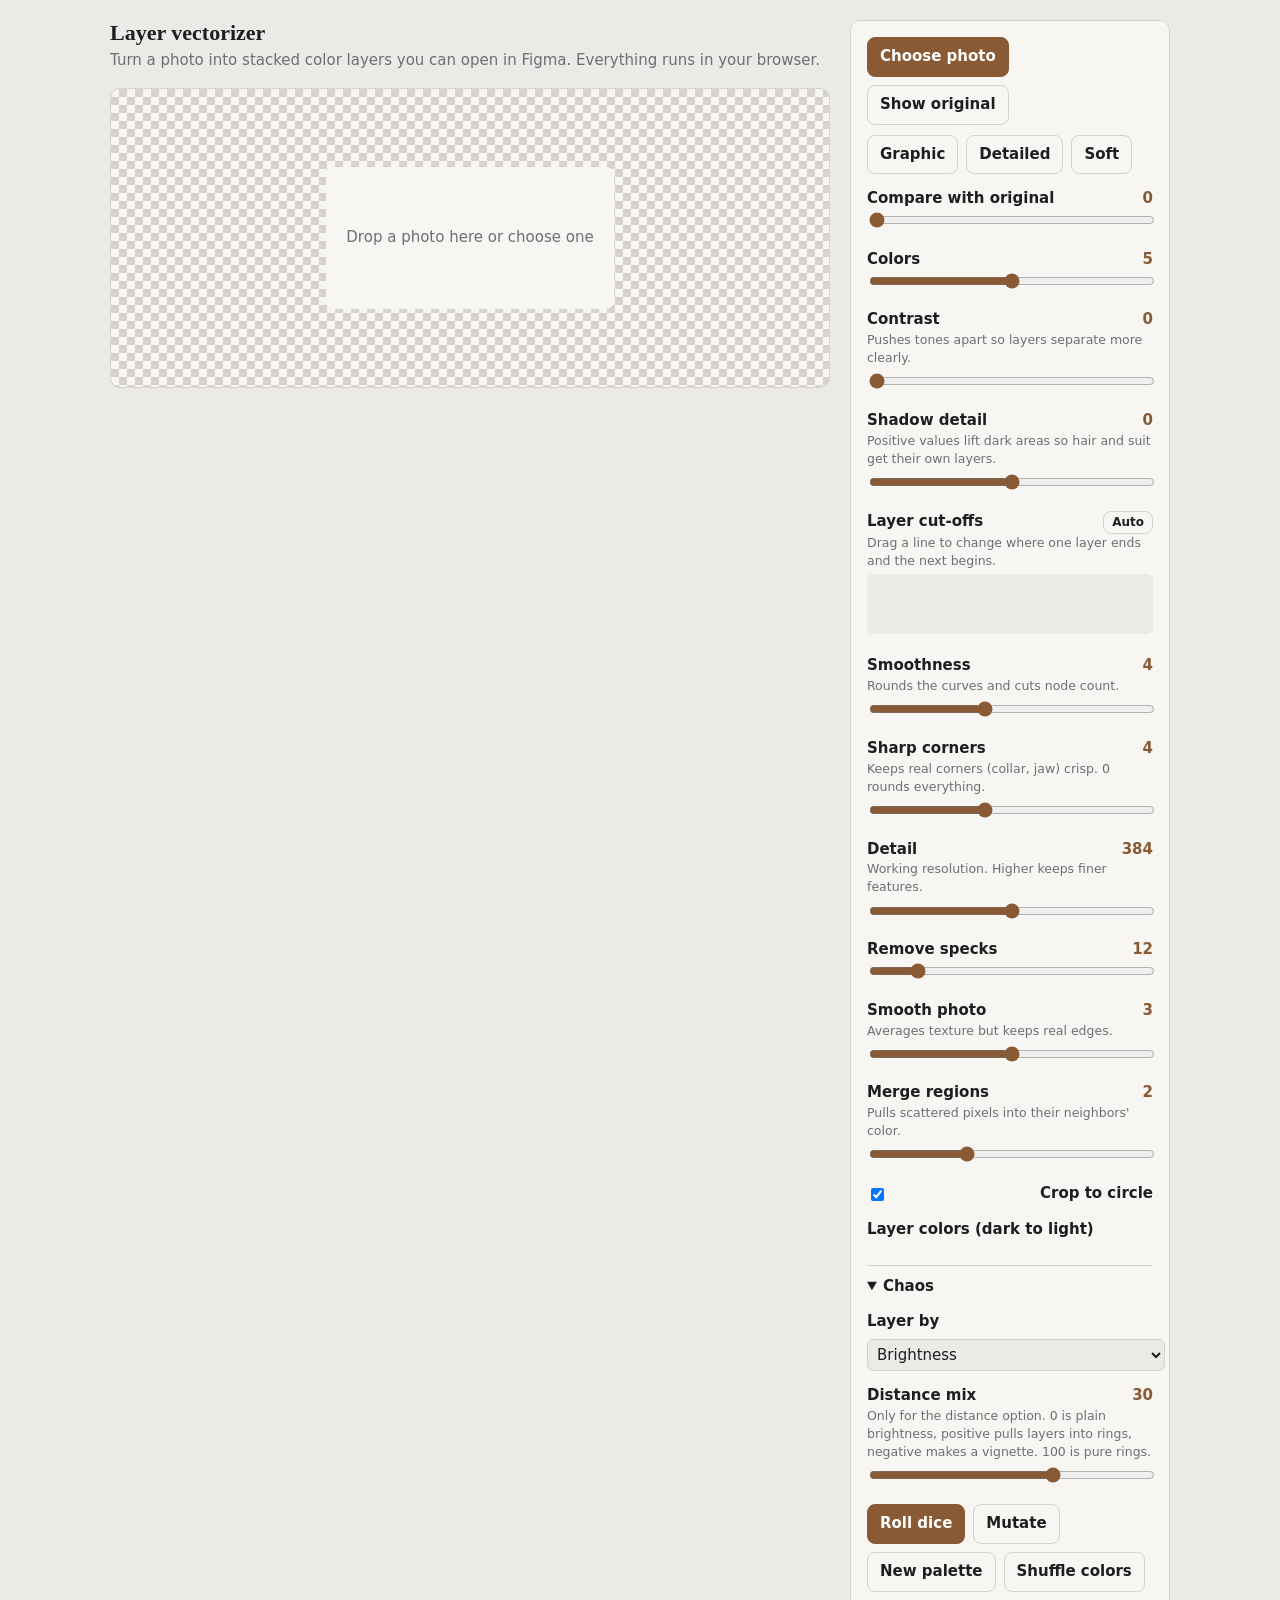
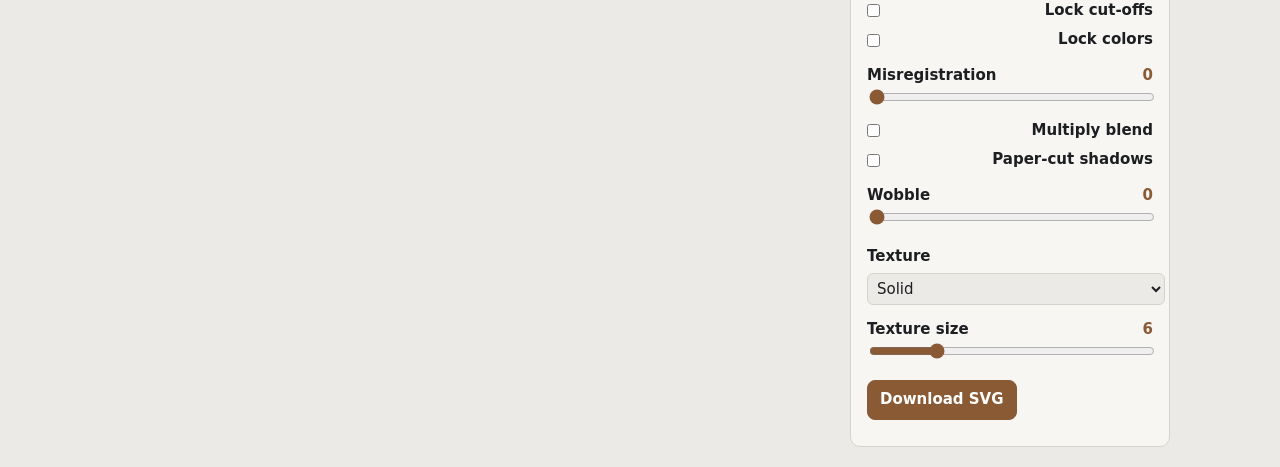
==== layer-vectorizer.html @ 4ae61407 "initial commit" ====
<!doctype html>
<html lang="en">
  <head>
    <meta charset="utf-8" />
    <meta
      name="viewport"
      content="width=device-width, initial-scale=1, viewport-fit=cover"
    />
    <title>Layer Vectorizer</title>
    <style>
      :root {
        box-sizing: border-box;
        padding-top: env(safe-area-inset-top, 0px);
        padding-bottom: env(safe-area-inset-bottom, 0px);
        --bg: #15171a;
        --panel: #1e2125;
        --ink: #ece8e1;
        --mute: #8d9299;
        --line: #2f343a;
        --acc: #c6a07c;
        --accink: #1a1410;
      }
      @media (prefers-color-scheme: light) {
        :root:not([data-theme="dark"]) {
          --bg: #eceae6;
          --panel: #f7f6f3;
          --ink: #1c1e21;
          --mute: #6a6f76;
          --line: #d6d3cc;
          --acc: #8a5a34;
          --accink: #fff;
        }
      }
      :root[data-theme="light"] {
        --bg: #eceae6;
        --panel: #f7f6f3;
        --ink: #1c1e21;
        --mute: #6a6f76;
        --line: #d6d3cc;
        --acc: #8a5a34;
        --accink: #fff;
      }
      *,
      *:before,
      *:after {
        box-sizing: inherit;
      }
      html {
        scroll-padding-top: env(safe-area-inset-top, 0px);
      }
      body {
        margin: 0;
        background: var(--bg);
        color: var(--ink);
        font:
          15px/1.45 "Avenir Next",
          Avenir,
          "Segoe UI",
          system-ui,
          sans-serif;
      }
      main {
        display: grid;
        grid-template-columns: minmax(0, 1fr) 320px;
        gap: 20px;
        max-width: 1100px;
        margin: 0 auto;
        padding: 20px;
      }
      @media (max-width: 800px) {
        main {
          grid-template-columns: 1fr;
        }
      }
      h1 {
        font:
          600 22px/1.2 Georgia,
          "Iowan Old Style",
          serif;
        margin: 0 0 4px;
      }
      .sub {
        color: var(--mute);
        margin: 0 0 16px;
      }
      .stage {
        background: var(--panel);
        border: 1px solid var(--line);
        border-radius: 10px;
        padding: 14px;
        min-height: 300px;
        display: grid;
        place-items: center;
        background-image:
          linear-gradient(
            45deg,
            var(--line) 25%,
            transparent 25%,
            transparent 75%,
            var(--line) 75%
          ),
          linear-gradient(
            45deg,
            var(--line) 25%,
            transparent 25%,
            transparent 75%,
            var(--line) 75%
          );
        background-size: 16px 16px;
        background-position:
          0 0,
          8px 8px;
      }
      .stage > * {
        max-width: 100%;
        max-height: 75vh;
        height: auto;
      }
      .drop {
        color: var(--mute);
        text-align: center;
        padding: 60px 20px;
        background: var(--panel);
        border-radius: 8px;
        cursor: pointer;
      }
      .panel {
        background: var(--panel);
        border: 1px solid var(--line);
        border-radius: 10px;
        padding: 16px;
        align-self: start;
        position: sticky;
        top: 12px;
      }
      label {
        display: flex;
        justify-content: space-between;
        font-weight: 600;
        margin-top: 14px;
      }
      label output {
        color: var(--acc);
        font-variant-numeric: tabular-nums;
      }
      .hint {
        color: var(--mute);
        font-size: 12.5px;
        margin: 0 0 4px;
      }
      input[type="range"] {
        width: 100%;
        accent-color: var(--acc);
      }
      .row {
        display: flex;
        gap: 8px;
        margin-top: 14px;
        flex-wrap: wrap;
      }
      button,
      .btn {
        font: inherit;
        font-weight: 600;
        border: 1px solid var(--line);
        background: transparent;
        color: var(--ink);
        border-radius: 8px;
        padding: 8px 12px;
        cursor: pointer;
      }
      button.primary {
        background: var(--acc);
        color: var(--accink);
        border-color: var(--acc);
      }
      button:focus-visible,
      input:focus-visible {
        outline: 2px solid var(--acc);
        outline-offset: 2px;
      }
      .sw {
        display: flex;
        gap: 6px;
        margin-top: 8px;
        flex-wrap: wrap;
      }
      .sw input {
        width: 38px;
        height: 38px;
        border: 1px solid var(--line);
        border-radius: 6px;
        padding: 0;
        background: none;
        cursor: pointer;
      }
      .chk {
        display: flex;
        gap: 8px;
        align-items: center;
        margin-top: 14px;
        font-weight: 600;
      }
      select {
        font: inherit;
        background: var(--bg);
        color: var(--ink);
        border: 1px solid var(--line);
        border-radius: 6px;
        padding: 5px;
        width: 100%;
        margin-top: 6px;
      }
      details {
        margin-top: 16px;
        border-top: 1px solid var(--line);
        padding-top: 10px;
      }
      summary {
        font-weight: 700;
        cursor: pointer;
      }
      .chk2 {
        display: flex;
        gap: 6px;
        align-items: center;
        margin-top: 8px;
      }
      #status {
        color: var(--mute);
        font-size: 12.5px;
        margin-top: 10px;
      }
    </style>
  </head>
  <body>
    <main>
      <section>
        <h1>Layer vectorizer</h1>
        <p class="sub">
          Turn a photo into stacked color layers you can open in Figma.
          Everything runs in your browser.
        </p>
        <div class="stage" id="stage">
          <div class="drop" id="drop">Drop a photo here or choose one</div>
        </div>
      </section>
      <aside class="panel">
        <div class="row" style="margin-top: 0">
          <button class="primary" id="pick">Choose photo</button
          ><button id="toggle">Show original</button>
        </div>
        <input type="file" id="file" accept="image/*" hidden />
        <div class="row" style="margin-top: 10px">
          <button data-pre="graphic">Graphic</button
          ><button data-pre="detailed">Detailed</button
          ><button data-pre="soft">Soft</button>
        </div>
        <label>Compare with original <output id="o_cmp">0</output></label>
        <input type="range" id="cmp" min="0" max="100" value="0" />
        <label>Colors <output id="o_k"></output></label>
        <input type="range" id="k" min="2" max="8" value="5" />
        <label>Contrast <output id="o_c"></output></label>
        <p class="hint">Pushes tones apart so layers separate more clearly.</p>
        <input type="range" id="c" min="0" max="100" value="0" />
        <label>Shadow detail <output id="o_g"></output></label>
        <p class="hint">
          Positive values lift dark areas so hair and suit get their own layers.
        </p>
        <input type="range" id="g" min="-50" max="50" value="0" />
        <label
          >Layer cut-offs
          <button id="auto" style="padding: 2px 8px; font-size: 12px">
            Auto
          </button></label
        >
        <p class="hint">
          Drag a line to change where one layer ends and the next begins.
        </p>
        <canvas
          id="hist"
          width="580"
          height="120"
          style="
            width: 100%;
            height: 60px;
            touch-action: none;
            cursor: ew-resize;
            background: var(--bg);
            border-radius: 6px;
          "
        ></canvas>
        <label>Smoothness <output id="o_s"></output></label>
        <p class="hint">Rounds the curves and cuts node count.</p>
        <input type="range" id="s" min="0" max="10" value="4" />
        <label>Sharp corners <output id="o_q"></output></label>
        <p class="hint">
          Keeps real corners (collar, jaw) crisp. 0 rounds everything.
        </p>
        <input type="range" id="q" min="0" max="10" value="4" />
        <label>Detail <output id="o_d"></output></label>
        <p class="hint">Working resolution. Higher keeps finer features.</p>
        <input type="range" id="d" min="128" max="640" step="32" value="384" />
        <label>Remove specks <output id="o_p"></output></label>
        <input type="range" id="p" min="0" max="80" value="12" />
        <label>Smooth photo <output id="o_b"></output></label>
        <p class="hint">Averages texture but keeps real edges.</p>
        <input type="range" id="b" min="0" max="6" step="1" value="3" />
        <label>Merge regions <output id="o_m"></output></label>
        <p class="hint">Pulls scattered pixels into their neighbors' color.</p>
        <input type="range" id="m" min="0" max="6" step="1" value="2" />
        <label class="chk"
          ><input type="checkbox" id="circ" checked /> Crop to circle</label
        >
        <div>
          <label style="margin-top: 14px">Layer colors (dark to light)</label>
          <div class="sw" id="sw"></div>
        </div>
        <details open>
          <summary>Chaos</summary>
          <label>Layer by</label>
          <select id="mode">
            <option value="bright">Brightness</option>
            <option value="hue">Hue</option>
            <option value="sat">Saturation</option>
            <option value="rad">Brightness + distance from center</option>
          </select>
          <label>Distance mix <output id="o_rmix"></output></label>
          <p class="hint">
            Only for the distance option. 0 is plain brightness, positive pulls
            layers into rings, negative makes a vignette. 100 is pure rings.
          </p>
          <input type="range" id="rmix" min="-100" max="100" value="30" />
          <div class="row">
            <button id="dice" class="primary">Roll dice</button
            ><button id="mut">Mutate</button
            ><button id="pal">New palette</button
            ><button id="shuf">Shuffle colors</button>
          </div>
          <label class="chk2"
            ><input type="checkbox" id="lkT" style="margin: 0" /> Lock
            cut-offs</label
          >
          <label class="chk2"
            ><input type="checkbox" id="lkC" style="margin: 0" /> Lock
            colors</label
          >
          <label>Misregistration <output id="o_mis">0</output></label>
          <input type="range" id="mis" min="0" max="10" value="0" />
          <label class="chk2"
            ><input type="checkbox" id="mul" style="margin: 0" /> Multiply
            blend</label
          >
          <label class="chk2"
            ><input type="checkbox" id="shd" style="margin: 0" /> Paper-cut
            shadows</label
          >
          <label>Wobble <output id="o_wob"></output></label>
          <input type="range" id="wob" min="0" max="10" value="0" />
          <label>Texture</label>
          <select id="tex">
            <option value="none">Solid</option>
            <option value="dots">Halftone dots</option>
            <option value="lines">Hatching lines</option>
          </select>
          <label>Texture size <output id="o_tsz">6</output></label>
          <input type="range" id="tsz" min="2" max="20" value="6" />
        </details>
        <div class="row">
          <button class="primary" id="dl">Download SVG</button>
        </div>
        <div id="status"></div>
      </aside>
    </main>
    <script>
      const $ = (id) => document.getElementById(id);
      let img = null,
        result = null,
        showOrig = false,
        timer = null,
        userCols = null,
        lastK = 0;
      const ids = ["k", "s", "d", "p", "b", "m", "c", "g", "q", "wob", "rmix"];
      let seed = 1,
        wobAmp = 0,
        manualTh = null,
        edits = {},
        hist = null,
        curTh = [];
      function syncOut() {
        ids
          .concat(["mis", "tsz"])
          .forEach((i) => ($("o_" + i).textContent = $(i).value));
      }
      ids.forEach((i) =>
        $(i).addEventListener("input", () => {
          syncOut();
          if (i === "k") {
            edits = {};
            manualTh = null;
          }
          if (i === "c" || i === "g") manualTh = null;
          schedule();
        }),
      );
      $("circ").addEventListener("change", schedule);
      syncOut();
      const PRE = {
        graphic: { k: 5, s: 5, q: 5, d: 320, p: 30, b: 4, m: 3, c: 10, g: 0 },
        detailed: { k: 6, s: 3, q: 4, d: 512, p: 6, b: 2, m: 1, c: 0, g: 10 },
        soft: { k: 4, s: 8, q: 1, d: 320, p: 40, b: 5, m: 4, c: 0, g: 0 },
      };
      document.querySelectorAll("[data-pre]").forEach(
        (b) =>
          (b.onclick = () => {
            const v = PRE[b.dataset.pre];
            for (const i in v) $(i).value = v[i];
            edits = {};
            manualTh = null;
            syncOut();
            schedule();
          }),
      );
      $("cmp").addEventListener("input", () => {
        $("o_cmp").textContent = $("cmp").value;
        render();
      });
      ["mis", "tsz", "tex", "mul", "shd"].forEach((i) =>
        $(i).addEventListener("input", () => {
          syncOut();
          render();
        }),
      );
      $("mode").onchange = () => {
        manualTh = null;
        schedule();
      };
      function rng(a) {
        return () => {
          a |= 0;
          a = (a + 0x6d2b79f5) | 0;
          let t = Math.imul(a ^ (a >>> 15), 1 | a);
          t = (t + Math.imul(t ^ (t >>> 7), 61 | t)) ^ t;
          return ((t ^ (t >>> 14)) >>> 0) / 4294967296;
        };
      }
      function hsl(h, s, l) {
        s /= 100;
        l /= 100;
        const a = s * Math.min(l, 1 - l),
          f = (n) => {
            const k = (n + h / 30) % 12;
            return l - a * Math.max(-1, Math.min(k - 3, 9 - k, 1));
          };
        return (
          "#" +
          [f(0), f(8), f(4)]
            .map((x) =>
              Math.round(x * 255)
                .toString(16)
                .padStart(2, "0"),
            )
            .join("")
        );
      }
      function palette(K) {
        const h = Math.random() * 360,
          sch = [
            [0, 30, -30],
            [0, 180, 150],
            [0, 120, 240],
            [0, 15, 40],
          ][(Math.random() * 4) | 0],
          sat = 35 + Math.random() * 50,
          o = {};
        for (let i = 0; i < K; i++)
          o[i] = hsl(
            (h + sch[i % sch.length] + 360) % 360,
            sat,
            8 + (84 * i) / (K - 1) + Math.random() * 6 - 3,
          );
        return o;
      }
      function applyCols(o) {
        if (!result) return;
        edits = o;
        userCols = userCols.map((c, i) => o[i] || c);
        buildSwatches();
        render();
      }
      $("pal").onclick = () => applyCols(palette(+$("k").value));
      $("shuf").onclick = () => {
        if (!userCols) return;
        const a = userCols.slice();
        for (let i = a.length - 1; i > 0; i--) {
          const j = (Math.random() * (i + 1)) | 0;
          [a[i], a[j]] = [a[j], a[i]];
        }
        applyCols(Object.assign({}, a));
      };
      const clampTh = (t) => {
        t = t
          .map((v) => Math.max(1, Math.min(254, Math.round(v))))
          .sort((a, b) => a - b);
        for (let i = 1; i < t.length; i++)
          if (t[i] - t[i - 1] < 12) t[i] = t[i - 1] + 12;
        return t;
      };
      $("dice").onclick = () => {
        if (!img) return;
        seed = (Math.random() * 1e6) | 0;
        const K = +$("k").value;
        if (!$("lkT").checked)
          manualTh = clampTh(
            Array.from({ length: K - 1 }, () => 10 + Math.random() * 235),
          );
        if (!$("lkC").checked) edits = palette(K);
        $("q").value = (Math.random() * 11) | 0;
        $("mis").value = (Math.random() * 8) | 0;
        $("wob").value = (Math.random() * 5) | 0;
        syncOut();
        schedule();
      };
      $("mut").onclick = () => {
        if (!img || !result) return;
        seed += 1;
        if (!$("lkT").checked)
          manualTh = clampTh(curTh.map((v) => v + (Math.random() * 24 - 12)));
        if (!$("lkC").checked) {
          const o = {};
          userCols.forEach((c, i) => {
            o[i] =
              "#" +
              [1, 3, 5]
                .map((k) =>
                  Math.max(
                    0,
                    Math.min(
                      255,
                      (parseInt(c.substr(k, 2), 16) +
                        (Math.random() * 40 - 20)) |
                        0,
                    ),
                  )
                    .toString(16)
                    .padStart(2, "0"),
                )
                .join("");
          });
          edits = o;
        }
        schedule();
      };
      $("pick").onclick = $("drop").onclick = () => $("file").click();
      $("file").onchange = (e) => load(e.target.files[0]);
      addEventListener("dragover", (e) => e.preventDefault());
      addEventListener("drop", (e) => {
        e.preventDefault();
        load(e.dataTransfer.files[0]);
      });
      $("toggle").onclick = () => {
        showOrig = !showOrig;
        $("toggle").textContent = showOrig ? "Show vector" : "Show original";
        render();
      };
      function load(f) {
        if (!f) return;
        const im = new Image();
        im.onload = () => {
          img = im;
          userCols = null;
          edits = {};
          manualTh = null;
          schedule();
        };
        im.src = URL.createObjectURL(f);
      }
      function schedule() {
        clearTimeout(timer);
        $("status").textContent = "Tracing…";
        timer = setTimeout(run, 120);
      }

      function run() {
        try {
          runInner();
        } catch (e) {
          $("status").textContent = "Error: " + e.message;
          console.error(e);
        }
      }
      function runInner() {
        if (!img) return;
        const K = +$("k").value,
          S = +$("s").value,
          D = +$("d").value,
          P = +$("p").value,
          B = +$("b").value,
          M = +$("m").value,
          circ = $("circ").checked;
        const side = Math.min(img.width, img.height);
        let sx = 0,
          sy = 0,
          sw = img.width,
          sh = img.height;
        if (circ) {
          sx = (img.width - side) / 2;
          sy = (img.height - side) / 2;
          sw = sh = side;
        }
        const sc = Math.min(1, D / Math.max(sw, sh)),
          W = Math.round(sw * sc),
          H = Math.round(sh * sc);
        const cv = document.createElement("canvas");
        cv.width = W;
        cv.height = H;
        const cx = cv.getContext("2d", { willReadFrequently: true });
        cx.drawImage(img, sx, sy, sw, sh, 0, 0, W, H);
        const px = cx.getImageData(0, 0, W, H).data,
          N = W * H;
        const valid = new Uint8Array(N);
        for (let y = 0; y < H; y++)
          for (let x = 0; x < W; x++) {
            const i = y * W + x;
            valid[i] =
              px[i * 4 + 3] >= 128 &&
              (!circ ||
                (x - W / 2 + 0.5) ** 2 + (y - H / 2 + 0.5) ** 2 <= (W / 2) ** 2)
                ? 1
                : 0;
          }
        fillInvalid(px, valid, W, H);
        bilateral(px, W, H, B);
        // tone map: auto-levels, contrast, shadow lift -> L (0..255)
        const Y = new Float32Array(N),
          yh = new Uint32Array(256);
        for (let i = 0; i < N; i++) {
          Y[i] =
            0.299 * px[i * 4] + 0.587 * px[i * 4 + 1] + 0.114 * px[i * 4 + 2];
          yh[Y[i] | 0]++;
        }
        const pc = (q) => {
          let a = 0;
          for (let v = 0; v < 256; v++) {
            a += yh[v];
            if (a >= q * N) return v;
          }
          return 255;
        };
        const lo = pc(0.01),
          hi = Math.max(lo + 1, pc(0.99)),
          gm = 2 ** (-$("g").value / 25),
          cg = 1 + $("c").value / 50;
        const L = new Uint8Array(N);
        hist = new Uint32Array(256);
        const mode = $("mode").value;
        for (let i = 0; i < N; i++) {
          let v;
          if (mode === "bright" || mode === "rad") {
            v = Math.min(1, Math.max(0, (Y[i] - lo) / (hi - lo)));
            v = v ** gm;
            v = v < 0.5 ? 0.5 * (2 * v) ** cg : 1 - 0.5 * (2 * (1 - v)) ** cg;
            if (mode === "rad") {
              const m = $("rmix").value / 100,
                rr = Math.min(
                  1,
                  Math.hypot((i % W) - W / 2, ((i / W) | 0) - H / 2) / (W / 2),
                );
              v = Math.min(
                1,
                Math.max(
                  0,
                  v * (1 - Math.abs(m)) + (m >= 0 ? rr : 1 - rr) * Math.abs(m),
                ),
              );
            }
          } else {
            const r = px[i * 4],
              g = px[i * 4 + 1],
              b = px[i * 4 + 2],
              mx = Math.max(r, g, b),
              d = mx - Math.min(r, g, b);
            if (mode === "sat") v = mx ? d / mx : 0;
            else if (mode === "hue")
              v =
                (d
                  ? mx === r
                    ? ((g - b) / d + 6) % 6
                    : mx === g
                      ? (b - r) / d + 2
                      : (r - g) / d + 4
                  : 0) / 6;
            else
              v = Math.min(
                1,
                Math.hypot((i % W) - W / 2, ((i / W) | 0) - H / 2) / (W / 2),
              );
          }
          L[i] = Math.round(v * 255);
          hist[L[i]]++;
        }
        curTh =
          manualTh && manualTh.length === K - 1
            ? manualTh.slice()
            : otsu(hist, K - 1);
        let lab = new Uint8Array(N);
        for (let i = 0; i < N; i++) {
          let c = 0;
          for (const t of curTh) if (L[i] >= t) c++;
          lab[i] = c;
        }
        lab = modeFilter(lab, W, H, K, M);
        drawHist();
        const acc = Array.from({ length: K }, () => [0, 0, 0, 0]);
        for (let i = 0; i < N; i++) {
          const a = acc[lab[i]];
          a[0] += px[i * 4];
          a[1] += px[i * 4 + 1];
          a[2] += px[i * 4 + 2];
          a[3]++;
        }
        const hex = (c) =>
          "#" +
          c.map((v) => Math.round(v).toString(16).padStart(2, "0")).join("");
        userCols = acc.map(
          (a, j) =>
            edits[j] ||
            hex(
              a[3] ? [a[0] / a[3], a[1] / a[3], a[2] / a[3]] : [128, 128, 128],
            ),
        );
        // layers: layer j covers every pixel whose rank >= j, so layers overlap with no gaps
        wobAmp = +$("wob").value * 0.25;
        const Q = +$("q").value,
          ang = Q ? 110 - Q * 8 : 0,
          r = Math.round(S * 0.35),
          eps = 0.15 + S * 0.12,
          paths = [];
        for (let j = 1; j < K; j++) {
          const m = new Uint8Array(N);
          for (let i = 0; i < N; i++) m[i] = lab[i] >= j ? 1 : 0;
          if (P > 0) despeckle(m, W, H, P);
          paths.push(tracePath(m, W, H, r, eps, S, ang));
        }
        result = { W, H, paths, circ, K, crop: cv.toDataURL() };
        buildSwatches();
        render();
        $("status").textContent =
          `${W}×${H} working size · ${K} layers · ${Math.round(paths.join("").length / 1024)} KB of path data`;
      }
      function otsu(h, n) {
        const M = n + 1,
          P = new Float64Array(257),
          S = new Float64Array(257);
        for (let i = 0; i < 256; i++) {
          P[i + 1] = P[i] + h[i];
          S[i + 1] = S[i] + h[i] * i;
        }
        const tot = P[256],
          minP = Math.max(1, Math.floor(tot * 0.004)),
          cost = (a, b) => {
            const p = P[b] - P[a];
            return p > 0 ? (S[b] - S[a]) ** 2 / p : 0;
          };
        const dp = Array.from({ length: M + 1 }, () =>
            new Float64Array(257).fill(-1e18),
          ),
          bk = Array.from({ length: M + 1 }, () => new Int16Array(257));
        dp[0][0] = 0;
        for (let m = 1; m <= M; m++)
          for (let b = m; b <= 256; b++)
            for (let a = m - 1; a < b; a++) {
              if (P[b] - P[a] < minP) continue;
              const v = dp[m - 1][a] + cost(a, b);
              if (v > dp[m][b]) {
                dp[m][b] = v;
                bk[m][b] = a;
              }
            }
        if (dp[M][256] < 0) {
          const e = [];
          for (let i = 1; i < M; i++) e.push(Math.round((i * 256) / M));
          return e;
        }
        const th = [];
        let b = 256;
        for (let m = M; m >= 2; m--) {
          b = bk[m][b];
          th.unshift(b);
        }
        return th;
      }
      function drawHist() {
        const cv = $("hist"),
          c = cv.getContext("2d"),
          W = cv.width,
          H = cv.height;
        if (!hist) return;
        const st = getComputedStyle(document.documentElement),
          acc = st.getPropertyValue("--acc").trim() || "#c6a07c",
          mu = st.getPropertyValue("--mute").trim() || "#888";
        c.clearRect(0, 0, W, H);
        const mx = Math.log1p(Math.max(...hist));
        c.fillStyle = mu;
        c.globalAlpha = 0.55;
        for (let i = 0; i < 256; i++) {
          const h = (Math.log1p(hist[i]) / mx) * (H - 8);
          c.fillRect((i * W) / 256, H - h, W / 256 + 0.5, h);
        }
        c.globalAlpha = 1;
        c.strokeStyle = acc;
        c.lineWidth = 3;
        for (const t of curTh) {
          const x = (t / 256) * W;
          c.beginPath();
          c.moveTo(x, 0);
          c.lineTo(x, H);
          c.stroke();
        }
      }
      (() => {
        const cv = $("hist");
        let drag = -1;
        const val = (e) => {
          const r = cv.getBoundingClientRect();
          return Math.round(((e.clientX - r.left) / r.width) * 256);
        };
        cv.addEventListener("pointerdown", (e) => {
          const v = val(e);
          let bi = -1,
            bd = 12;
          curTh.forEach((t, i) => {
            if (Math.abs(t - v) < bd) {
              bd = Math.abs(t - v);
              bi = i;
            }
          });
          drag = bi;
          if (bi >= 0) cv.setPointerCapture(e.pointerId);
        });
        cv.addEventListener("pointermove", (e) => {
          if (drag < 0) return;
          const t = curTh.slice();
          t[drag] = Math.min(
            (t[drag + 1] ?? 256) - 1,
            Math.max((t[drag - 1] ?? 0) + 1, val(e)),
          );
          manualTh = t;
          curTh = t;
          drawHist();
          schedule();
        });
        cv.addEventListener("pointerup", () => {
          drag = -1;
        });
        $("auto").onclick = () => {
          manualTh = null;
          schedule();
        };
      })();
      function fillInvalid(px, v, W, H) {
        const f = Uint8Array.from(v),
          cp = (i, j) => {
            px[i * 4] = px[j * 4];
            px[i * 4 + 1] = px[j * 4 + 1];
            px[i * 4 + 2] = px[j * 4 + 2];
          };
        for (let y = 0; y < H; y++) {
          let l = -1;
          for (let x = 0; x < W; x++) {
            const i = y * W + x;
            if (f[i]) l = i;
            else if (l >= 0) {
              cp(i, l);
              f[i] = 1;
            }
          }
          l = -1;
          for (let x = W - 1; x >= 0; x--) {
            const i = y * W + x;
            if (f[i]) l = i;
            else if (l >= 0) {
              cp(i, l);
              f[i] = 1;
            }
          }
          if (y > 0)
            for (let x = 0; x < W; x++) {
              const i = y * W + x;
              if (!f[i]) {
                cp(i, i - W);
                f[i] = 1;
              }
            }
        }
      }
      function bilateral(px, W, H, B) {
        if (!B) return;
        const R = Math.min(5, Math.ceil(B * 0.9)),
          sr = 2 * (16 + B * 9) ** 2,
          ss = 2 * (R / 1.6) ** 2;
        const tab = new Float32Array(12300);
        for (let i = 0; i < tab.length; i++) tab[i] = Math.exp(-(i * 16) / sr);
        for (let pass = 0; pass < 2; pass++) {
          const o = new Uint8ClampedArray(px);
          for (let y = 0; y < H; y++)
            for (let x = 0; x < W; x++) {
              const p = (y * W + x) * 4,
                r0 = px[p],
                g0 = px[p + 1],
                b0 = px[p + 2];
              let sr_ = 0,
                sg = 0,
                sb = 0,
                sw = 0;
              for (let dy = -R; dy <= R; dy++) {
                const yy = y + dy;
                if (yy < 0 || yy >= H) continue;
                for (let dx = -R; dx <= R; dx++) {
                  const xx = x + dx;
                  if (xx < 0 || xx >= W) continue;
                  const q = (yy * W + xx) * 4;
                  const d =
                    (px[q] - r0) ** 2 +
                    (px[q + 1] - g0) ** 2 +
                    (px[q + 2] - b0) ** 2;
                  const wt =
                    tab[Math.min(12299, d >> 4)] *
                    Math.exp(-(dx * dx + dy * dy) / ss);
                  sr_ += px[q] * wt;
                  sg += px[q + 1] * wt;
                  sb += px[q + 2] * wt;
                  sw += wt;
                }
              }
              o[p] = sr_ / sw;
              o[p + 1] = sg / sw;
              o[p + 2] = sb / sw;
            }
          px.set(o);
        }
      }
      function modeFilter(lab, W, H, K, r) {
        if (!r) return lab;
        const out = new Uint8Array(lab.length),
          cnt = new Int32Array(K);
        for (let y = 0; y < H; y++)
          for (let x = 0; x < W; x++) {
            cnt.fill(0);
            for (let dy = -r; dy <= r; dy++) {
              const yy = Math.min(H - 1, Math.max(0, y + dy));
              for (let dx = -r; dx <= r; dx++)
                cnt[lab[yy * W + Math.min(W - 1, Math.max(0, x + dx))]]++;
            }
            const own = lab[y * W + x];
            let bi = own;
            for (let j = 0; j < K; j++) if (cnt[j] > cnt[bi]) bi = j;
            out[y * W + x] = bi;
          }
        return out;
      }
      function despeckle(m, W, H, minA) {
        const seen = new Uint8Array(W * H),
          st = [];
        for (let s = 0; s < W * H; s++) {
          if (seen[s]) continue;
          const v = m[s];
          const reg = [s];
          seen[s] = 1;
          st.length = 0;
          st.push(s);
          while (st.length) {
            const p = st.pop(),
              x = p % W,
              y = (p / W) | 0;
            const nb = [
              x > 0 ? p - 1 : -1,
              x < W - 1 ? p + 1 : -1,
              y > 0 ? p - W : -1,
              y < H - 1 ? p + W : -1,
            ];
            for (const q of nb)
              if (q >= 0 && !seen[q] && m[q] === v) {
                seen[q] = 1;
                st.push(q);
                reg.push(q);
              }
          }
          if (reg.length < minA) for (const p of reg) m[p] = 1 - v;
        }
      }
      function boxBlur(f, w, h, r) {
        const t = new Float32Array(w * h),
          n = 2 * r + 1;
        for (let pass = 0; pass < 2; pass++) {
          for (let y = 0; y < h; y++) {
            let a = 0;
            for (let x = -r; x <= r; x++)
              a += f[y * w + Math.min(w - 1, Math.max(0, x))];
            for (let x = 0; x < w; x++) {
              t[y * w + x] = a / n;
              a +=
                f[y * w + Math.min(w - 1, x + r + 1)] -
                f[y * w + Math.max(0, x - r)];
            }
          }
          for (let x = 0; x < w; x++) {
            let a = 0;
            for (let y = -r; y <= r; y++)
              a += t[Math.min(h - 1, Math.max(0, y)) * w + x];
            for (let y = 0; y < h; y++) {
              f[y * w + x] = a / n;
              a +=
                t[Math.min(h - 1, y + r + 1) * w + x] -
                t[Math.max(0, y - r) * w + x];
            }
          }
        }
      }
      function tracePath(m, W, H, r, eps, S, ang) {
        const pad = 3,
          w = W + pad * 2,
          h = H + pad * 2,
          f = new Float32Array(w * h);
        for (let y = 0; y < H; y++)
          for (let x = 0; x < W; x++) f[(y + pad) * w + x + pad] = m[y * W + x];
        // replicate edge pixels into the padding so shapes run off the canvas cleanly
        for (let y = 0; y < h; y++)
          for (let x = 0; x < w; x++) {
            if (x < pad || y < pad || x >= w - pad || y >= h - pad) {
              const cx = Math.min(W - 1, Math.max(0, x - pad)),
                cy = Math.min(H - 1, Math.max(0, y - pad));
              f[y * w + x] = m[cy * W + cx];
            }
          }
        if (r > 0) boxBlur(f, w, h, r);
        for (let y = 0; y < h; y++)
          for (let x = 0; x < w; x++)
            if (x === 0 || y === 0 || x === w - 1 || y === h - 1)
              f[y * w + x] = 0;
        const NN = w * h,
          adj = new Map(),
          T = 0.5;
        const add = (a, b) => {
          (adj.get(a) || adj.set(a, []).get(a)).push(b);
          (adj.get(b) || adj.set(b, []).get(b)).push(a);
        };
        for (let y = 0; y < h - 1; y++)
          for (let x = 0; x < w - 1; x++) {
            const i = y * w + x,
              idx =
                (f[i] > T ? 1 : 0) |
                (f[i + 1] > T ? 2 : 0) |
                (f[i + w + 1] > T ? 4 : 0) |
                (f[i + w] > T ? 8 : 0);
            if (idx === 0 || idx === 15) continue;
            const Tp = i,
              R = NN + i + 1,
              B = i + w,
              L = NN + i;
            switch (idx) {
              case 1:
              case 14:
                add(L, Tp);
                break;
              case 2:
              case 13:
                add(Tp, R);
                break;
              case 3:
              case 12:
                add(L, R);
                break;
              case 4:
              case 11:
                add(R, B);
                break;
              case 5:
                add(L, Tp);
                add(R, B);
                break;
              case 6:
              case 9:
                add(Tp, B);
                break;
              case 7:
              case 8:
                add(L, B);
                break;
              case 10:
                add(Tp, R);
                add(L, B);
            }
          }
        const pt = (k) => {
          if (k < NN) {
            const x = k % w,
              y = (k / w) | 0,
              a = f[k],
              b = f[k + 1];
            return [x + (T - a) / (b - a) - pad + 0.5, y - pad + 0.5];
          }
          k -= NN;
          const x = k % w,
            y = (k / w) | 0,
            a = f[k],
            b = f[k + w];
          return [x - pad + 0.5, y + (T - a) / (b - a) - pad + 0.5];
        };
        const seen = new Set();
        let d = "";
        for (const s of adj.keys()) {
          if (seen.has(s)) continue;
          const loop = [];
          let cur = s;
          while (cur !== undefined && !seen.has(cur)) {
            seen.add(cur);
            loop.push(pt(cur));
            cur = adj.get(cur).find((n) => !seen.has(n));
          }
          if (loop.length < 4) continue;
          let simp = rdpClosed(loop, eps);
          if (simp.length < 3) continue;
          if (wobAmp)
            simp = simp.map(([x, y]) => [x + jn(x, y, 0), y + jn(x, y, 1)]);
          d +=
            S > 0
              ? smooth(simp, ang)
              : "M" +
                simp
                  .map((p) => p[0].toFixed(1) + " " + p[1].toFixed(1))
                  .join("L") +
                "Z";
        }
        return d;
      }
      function jn(x, y, k) {
        return (
          (wobAmp *
            (Math.sin(x * 0.11 + y * 0.07 + seed + k * 2) +
              Math.sin(x * 0.05 - y * 0.13 + seed * 1.7 + k))) /
          2
        );
      }
      function rdp(p, e) {
        if (p.length < 3) return p;
        const a = p[0],
          b = p[p.length - 1];
        let md = 0,
          mi = 0;
        const dx = b[0] - a[0],
          dy = b[1] - a[1],
          L = Math.hypot(dx, dy) || 1e-9;
        for (let i = 1; i < p.length - 1; i++) {
          const d =
            Math.abs(dy * p[i][0] - dx * p[i][1] + b[0] * a[1] - b[1] * a[0]) /
            L;
          if (d > md) {
            md = d;
            mi = i;
          }
        }
        if (md > e) {
          return rdp(p.slice(0, mi + 1), e)
            .slice(0, -1)
            .concat(rdp(p.slice(mi), e));
        }
        return [a, b];
      }
      function rdpClosed(p, e) {
        let far = 0,
          fd = 0;
        for (let i = 1; i < p.length; i++) {
          const d = Math.hypot(p[i][0] - p[0][0], p[i][1] - p[0][1]);
          if (d > fd) {
            fd = d;
            far = i;
          }
        }
        const a = rdp(p.slice(0, far + 1), e),
          b = rdp(p.slice(far).concat([p[0]]), e);
        return a.slice(0, -1).concat(b.slice(0, -1));
      }
      function smooth(p, ang) {
        const n = p.length,
          f = (v) => v.toFixed(1);
        const cor = p.map((q, i) => {
          if (!ang) return false;
          const a = p[(i - 1 + n) % n],
            b = p[(i + 1) % n],
            x1 = q[0] - a[0],
            y1 = q[1] - a[1],
            x2 = b[0] - q[0],
            y2 = b[1] - q[1],
            d = Math.hypot(x1, y1) * Math.hypot(x2, y2);
          return (
            d > 0 &&
            Math.acos(Math.max(-1, Math.min(1, (x1 * x2 + y1 * y2) / d))) *
              57.2958 >
              ang
          );
        });
        let d = "M" + f(p[0][0]) + " " + f(p[0][1]);
        for (let i = 0; i < n; i++) {
          const j = (i + 1) % n,
            p0 = p[(i - 1 + n) % n],
            p1 = p[i],
            p2 = p[j],
            p3 = p[(i + 2) % n];
          const c1 = cor[i]
              ? p1
              : [p1[0] + (p2[0] - p0[0]) / 6, p1[1] + (p2[1] - p0[1]) / 6],
            c2 = cor[j]
              ? p2
              : [p2[0] - (p3[0] - p1[0]) / 6, p2[1] - (p3[1] - p1[1]) / 6];
          d +=
            "C" +
            f(c1[0]) +
            " " +
            f(c1[1]) +
            " " +
            f(c2[0]) +
            " " +
            f(c2[1]) +
            " " +
            f(p2[0]) +
            " " +
            f(p2[1]);
        }
        return d + "Z";
      }
      function svgString() {
        const { W, H, paths, circ } = result,
          mis = (+$("mis").value * W) / 400,
          mul = $("mul").checked,
          sh = $("shd").checked,
          tx = $("tex").value,
          sz = (+$("tsz").value * W) / 200,
          R = rng(seed * 7 + 3);
        let defs = "",
          body = `<rect id="layer-1" width="${W}" height="${H}" fill="${userCols[0]}"/>`;
        if (circ)
          defs += `<clipPath id="vclip"><circle cx="${W / 2}" cy="${H / 2}" r="${W / 2}"/></clipPath>`;
        if (sh)
          defs += `<filter id="vshadow" x="-5%" y="-5%" width="110%" height="110%"><feDropShadow dx="${W * 0.004}" dy="${W * 0.008}" stdDeviation="${W * 0.005}" flood-opacity=".55"/></filter>`;
        paths.forEach((d, i) => {
          const col = userCols[i + 1];
          let fill = col;
          if (tx !== "none") {
            fill = `url(#tx${i})`;
            const ang = 15 + i * 37;
            defs +=
              `<pattern id="tx${i}" width="${sz}" height="${sz}" patternUnits="userSpaceOnUse" patternTransform="rotate(${ang})">` +
              (tx === "dots"
                ? `<circle cx="${sz / 2}" cy="${sz / 2}" r="${sz * 0.34}" fill="${col}"/>`
                : `<rect width="${sz}" height="${sz * 0.5}" fill="${col}"/>`) +
              "</pattern>";
          }
          const dx = ((R() * 2 - 1) * mis).toFixed(1),
            dy = ((R() * 2 - 1) * mis).toFixed(1);
          body +=
            `<path id="layer-${i + 2}" fill-rule="evenodd" fill="${fill}" d="${d}"` +
            (mis ? ` transform="translate(${dx} ${dy})"` : "") +
            (mul ? ' style="mix-blend-mode:multiply"' : "") +
            (sh ? ' filter="url(#vshadow)"' : "") +
            "/>";
        });
        return (
          `<svg xmlns="http://www.w3.org/2000/svg" viewBox="0 0 ${W} ${H}" width="${W}" height="${H}"><defs>${defs}</defs>` +
          (circ ? `<g clip-path="url(#vclip)">${body}</g>` : body) +
          "</svg>"
        );
      }
      function render() {
        const st = $("stage");
        if (!result) {
          return;
        }
        st.innerHTML = "";
        if (showOrig) {
          const i = new Image();
          i.src = img.src;
          st.appendChild(i);
        } else {
          const w = document.createElement("div");
          w.style.cssText = "position:relative;width:100%";
          w.innerHTML = svgString();
          const sv = w.firstChild;
          sv.style.cssText =
            "display:block;width:100%;height:auto;max-height:75vh";
          sv.removeAttribute("height");
          const c = +$("cmp").value;
          if (c > 0) {
            const im = new Image();
            im.src = result.crop;
            im.style.cssText = `position:absolute;inset:0;width:100%;height:100%;clip-path:inset(0 ${100 - c}% 0 0);${result.circ ? "border-radius:50%" : ""}`;
            w.appendChild(im);
          }
          st.appendChild(w);
        }
      }
      function buildSwatches() {
        const sw = $("sw");
        sw.innerHTML = "";
        userCols.forEach((c, i) => {
          const inp = document.createElement("input");
          inp.type = "color";
          inp.value = c;
          inp.title = "Layer " + (i + 1);
          inp.oninput = () => {
            edits[i] = inp.value;
            userCols[i] = inp.value;
            if (!showOrig) render();
          };
          sw.appendChild(inp);
        });
      }
      $("dl").onclick = () => {
        if (!result) return;
        const a = document.createElement("a");
        a.href = URL.createObjectURL(
          new Blob([svgString()], { type: "image/svg+xml" }),
        );
        a.download = "vector-layers.svg";
        a.click();
      };
    </script>
  </body>
</html>
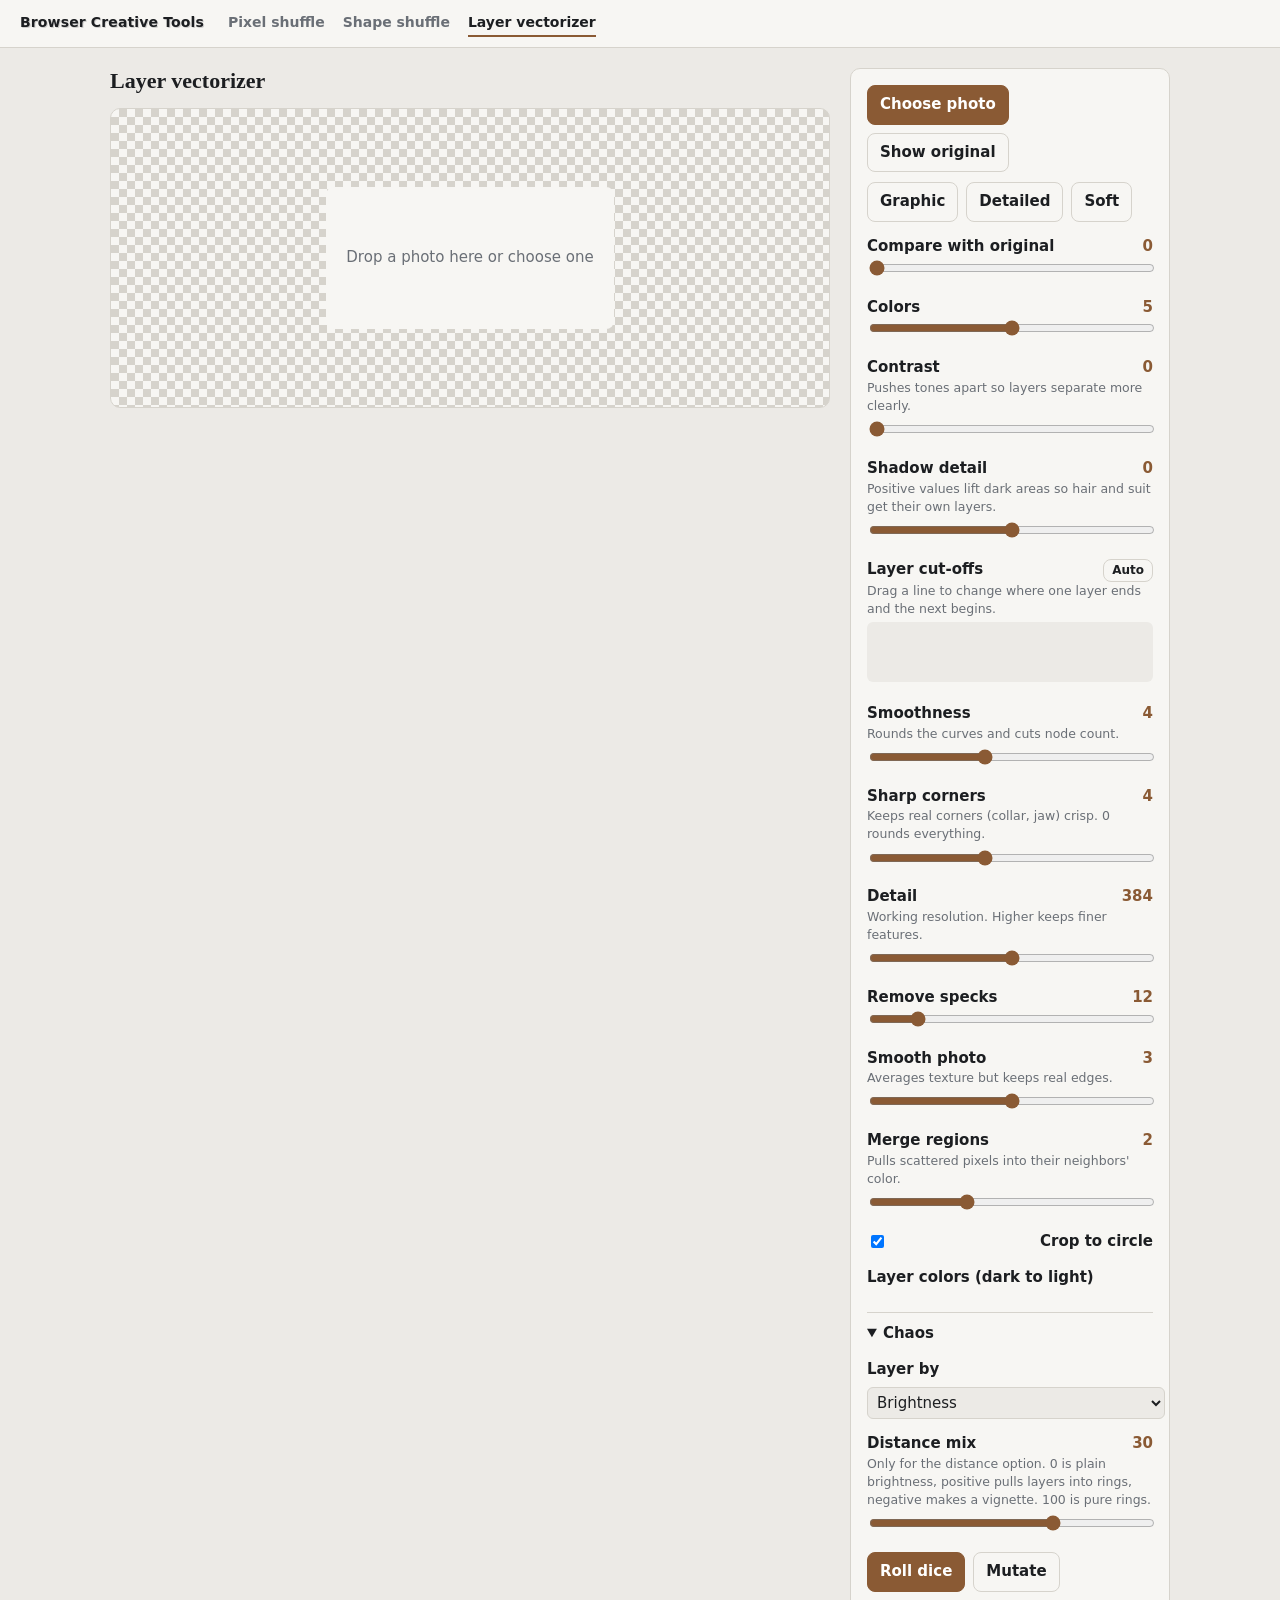
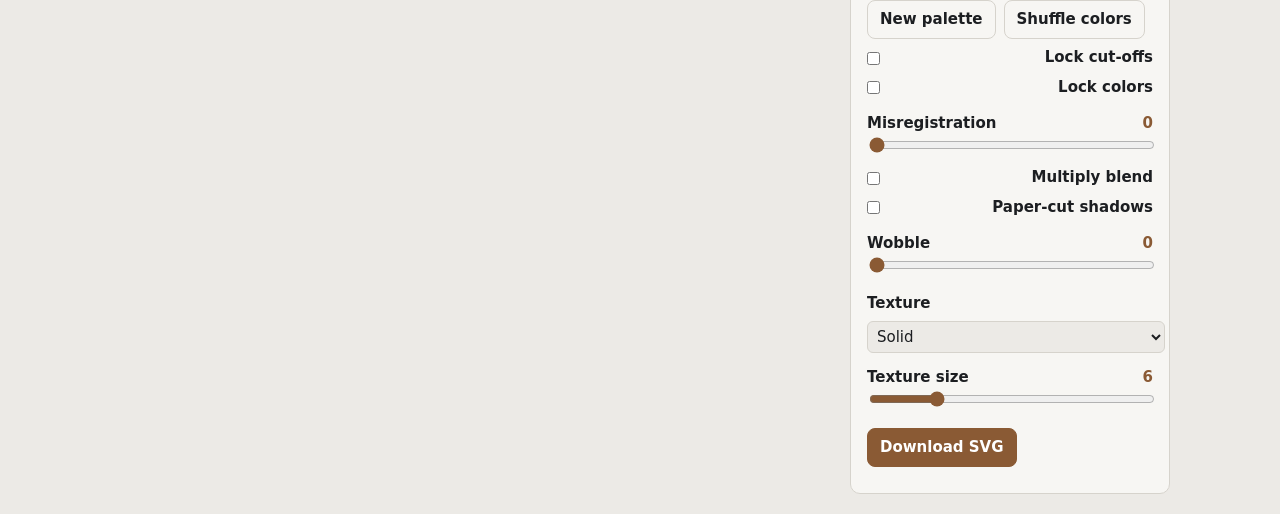
==== commit ac4e26c9: "unify and clean up logic" ====
--- a/layer-vectorizer.html
+++ b/layer-vectorizer.html
@@ -32,7 +32,7 @@
         }
       }
       :root[data-theme="light"] {
-        --bg: #eceae6;
+        --bg: #494949;
         --panel: #f7f6f3;
         --ink: #1c1e21;
         --mute: #6a6f76;
@@ -68,8 +68,19 @@
         padding: 20px;
       }
       @media (max-width: 800px) {
+        /* Single column: let the image stay pinned while controls scroll. */
         main {
-          grid-template-columns: 1fr;
+          display: block;
+        }
+        main > section {
+          display: contents;
+        }
+        main > .panel {
+          margin-top: 16px;
+          position: static;
+        }
+        main .stage > * {
+          max-height: 38vh;
         }
       }
       h1 {
@@ -77,18 +88,18 @@
           600 22px/1.2 Georgia,
           "Iowan Old Style",
           serif;
-        margin: 0 0 4px;
-      }
-      .sub {
-        color: var(--mute);
-        margin: 0 0 16px;
-      }
+        margin: 0 0 14px;
+      }
+
       .stage {
         background: var(--panel);
         border: 1px solid var(--line);
         border-radius: 10px;
         padding: 14px;
         min-height: 300px;
+        position: sticky;
+        top: 12px;
+        z-index: 2;
         display: grid;
         place-items: center;
         background-image:
@@ -232,15 +243,21 @@
         margin-top: 10px;
       }
     </style>
+    <link rel="stylesheet" href="assets/site-nav.css" />
   </head>
   <body>
+    <nav class="site-nav" aria-label="Site">
+      <a class="home" href="index.html">Browser Creative Tools</a>
+      <div class="links">
+        <a href="pixel-shuffle.html">Pixel shuffle</a>
+        <a href="pixel-cluster-shuffle.html">Shape shuffle</a>
+        <a href="layer-vectorizer.html" aria-current="page">Layer vectorizer</a>
+      </div>
+    </nav>
     <main>
       <section>
         <h1>Layer vectorizer</h1>
-        <p class="sub">
-          Turn a photo into stacked color layers you can open in Figma.
-          Everything runs in your browser.
-        </p>
+
         <div class="stage" id="stage">
           <div class="drop" id="drop">Drop a photo here or choose one</div>
         </div>
--- a/assets/site-nav.css
+++ b/assets/site-nav.css
@@ -0,0 +1,54 @@
+/* Shared site navigation. Everything is scoped under .site-nav so it can't
+   collide with tool styles. Colors borrow each page's theme variables
+   (--panel, --line, --ink, --mute, --acc) and fall back to neutral values. */
+.site-nav {
+  display: flex;
+  align-items: center;
+  flex-wrap: wrap;
+  gap: 4px 18px;
+  padding: 10px 20px;
+  background: var(--panel, #fff);
+  border-bottom: 1px solid var(--line, #d9dce3);
+  font:
+    600 14px/1.2 "Avenir Next",
+    Avenir,
+    "Segoe UI",
+    system-ui,
+    sans-serif;
+}
+
+/* The links travel as one group: if they don't all fit beside the logo,
+   the whole group drops below it instead of wrapping one at a time. */
+.site-nav .links {
+  display: flex;
+  flex-wrap: wrap;
+  align-items: center;
+  gap: 4px 18px;
+}
+.site-nav a {
+  color: var(--mute, #6b7080);
+  text-decoration: none;
+  padding: 4px 0;
+  border-bottom: 2px solid transparent;
+}
+.site-nav a:hover {
+  color: var(--ink, #14161f);
+}
+.site-nav a:focus-visible {
+  outline: 2px solid var(--acc, #3a3aff);
+  outline-offset: 2px;
+}
+.site-nav a[aria-current="page"] {
+  color: var(--ink, #14161f);
+  border-bottom-color: var(--acc, #3a3aff);
+}
+.site-nav .home {
+  color: var(--ink, #14161f);
+  margin-right: 6px;
+  font-weight: 700;
+  letter-spacing: 0.01em;
+  /* Crisp offset shadow: no blur, no glow. */
+  text-shadow: 1px 1px 0 rgba(0, 0, 0, 0.18);
+  text-shadow: 1px 1px 0
+    color-mix(in srgb, var(--ink, #14161f) 18%, transparent);
+}
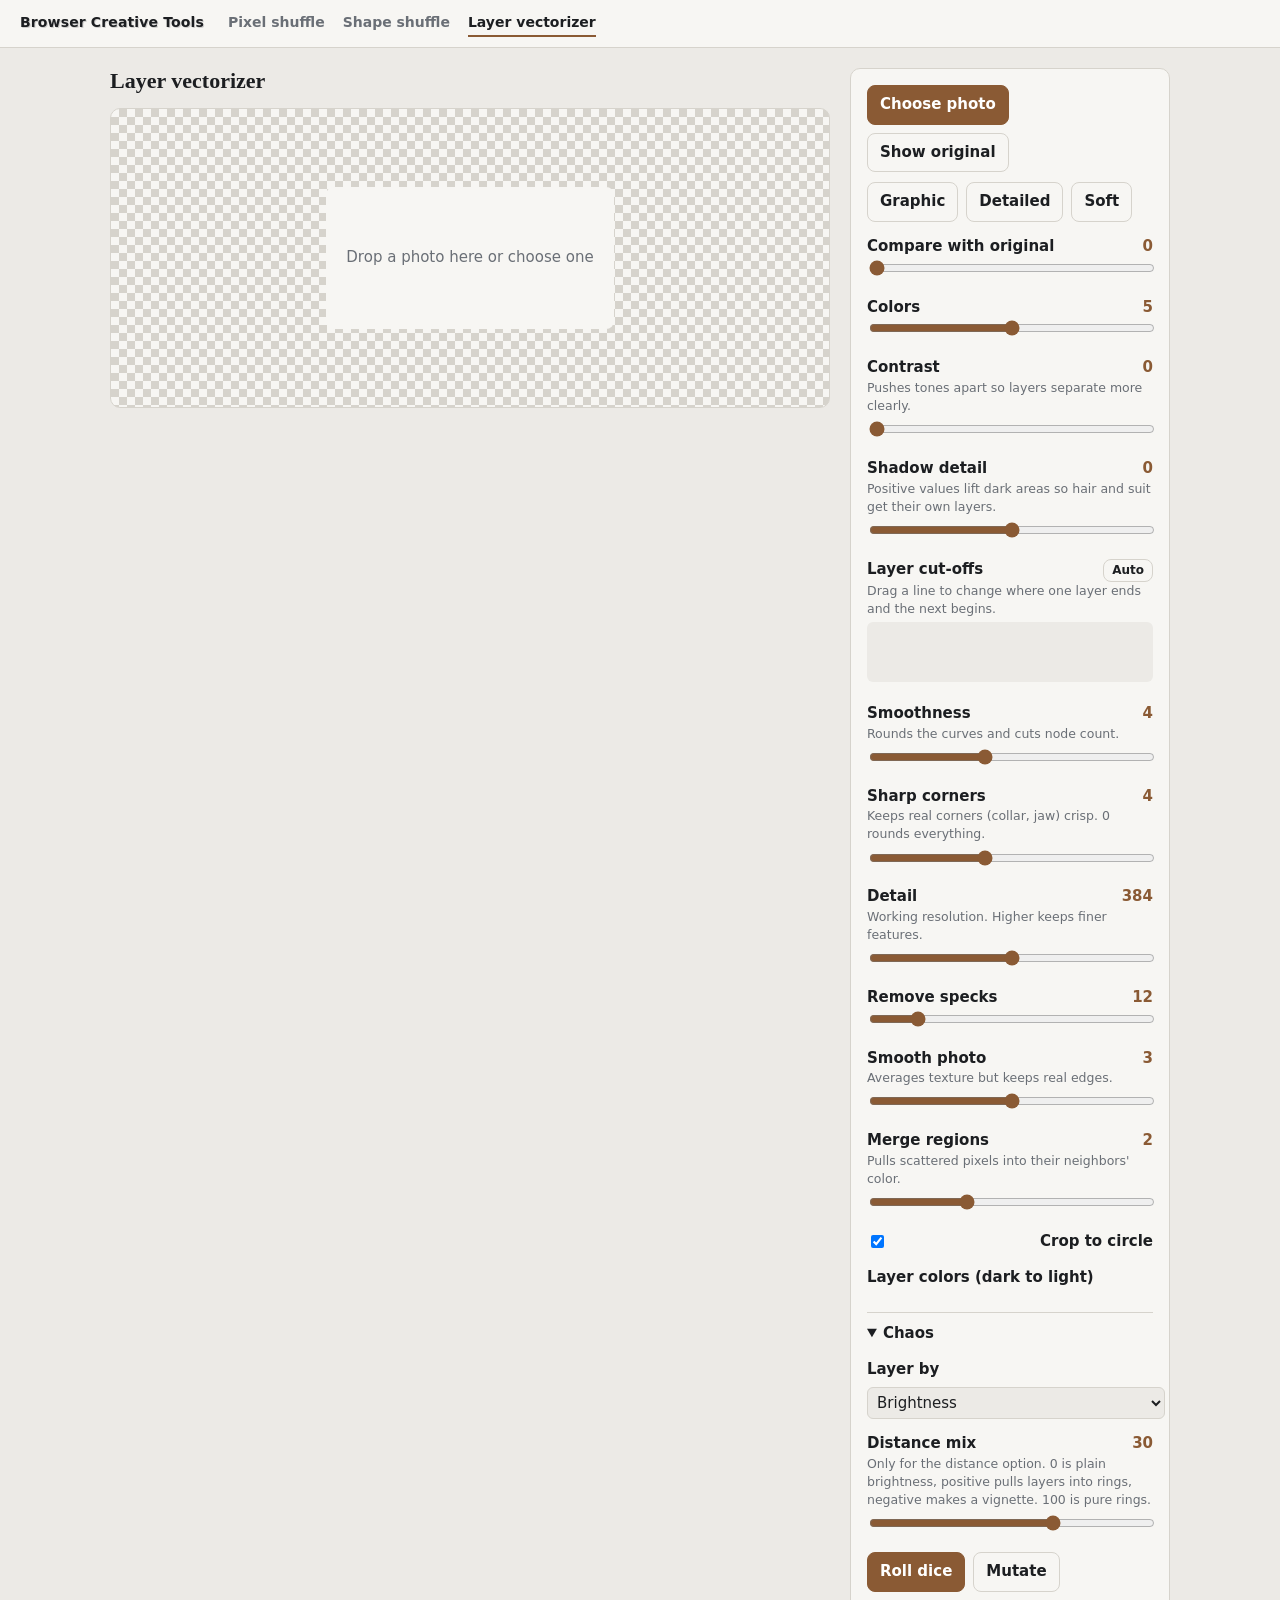
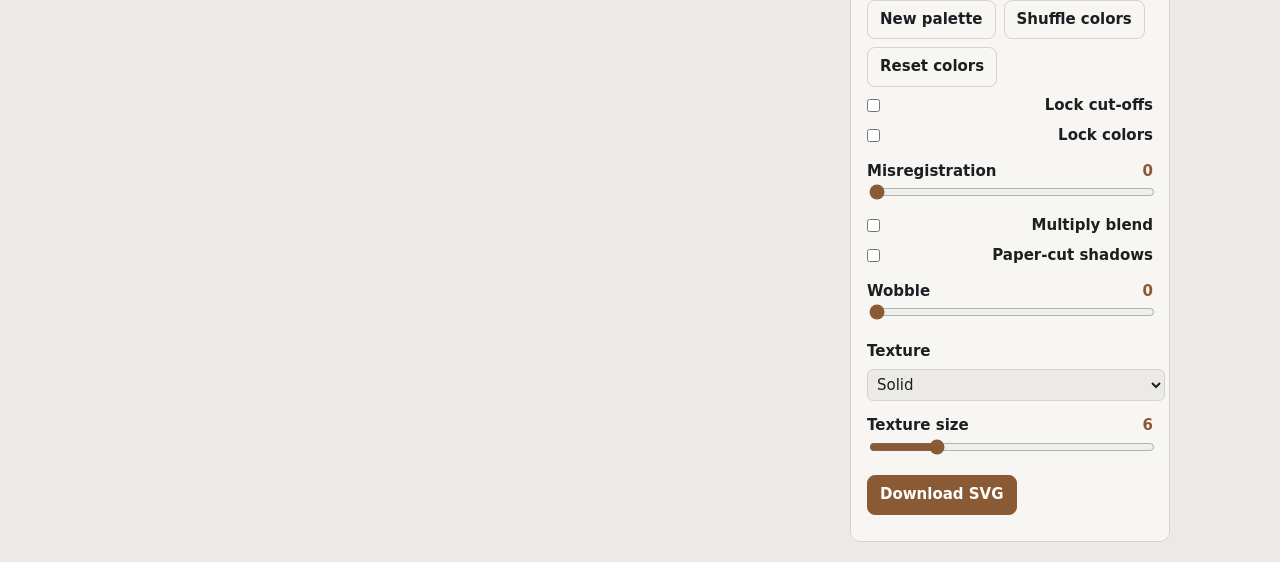
==== commit d2013241: "color palette persistence" ====
--- a/layer-vectorizer.html
+++ b/layer-vectorizer.html
@@ -352,7 +352,8 @@
             <button id="dice" class="primary">Roll dice</button
             ><button id="mut">Mutate</button
             ><button id="pal">New palette</button
-            ><button id="shuf">Shuffle colors</button>
+            ><button id="shuf">Shuffle colors</button
+            ><button id="rst">Reset colors</button>
           </div>
           <label class="chk2"
             ><input type="checkbox" id="lkT" style="margin: 0" /> Lock
@@ -401,7 +402,7 @@
       let seed = 1,
         wobAmp = 0,
         manualTh = null,
-        edits = {},
+        master = null,
         hist = null,
         curTh = [];
       function syncOut() {
@@ -412,10 +413,7 @@
       ids.forEach((i) =>
         $(i).addEventListener("input", () => {
           syncOut();
-          if (i === "k") {
-            edits = {};
-            manualTh = null;
-          }
+          if (i === "k") manualTh = null;
           if (i === "c" || i === "g") manualTh = null;
           schedule();
         }),
@@ -432,7 +430,6 @@
           (b.onclick = () => {
             const v = PRE[b.dataset.pre];
             for (const i in v) $(i).value = v[i];
-            edits = {};
             manualTh = null;
             syncOut();
             schedule();
@@ -498,17 +495,59 @@
           );
         return o;
       }
+      function masterFrom(o) {
+        return Array.from({ length: 8 }, (_, i) => o[i]);
+      }
+      // which master colors are shown for K layers, spread evenly dark to light
+      const actIdx = (K) =>
+        Array.from({ length: K }, (_, i) => Math.round((i * 7) / (K - 1)));
+      // build a full 8-color master from K extracted colors, interpolating the gaps
+      function expandMaster(cols) {
+        const K = cols.length,
+          idx = actIdx(K),
+          m = new Array(8).fill(null);
+        idx.forEach((p, i) => (m[p] = cols[i]));
+        const rgb = (h) => [1, 3, 5].map((k) => parseInt(h.substr(k, 2), 16));
+        for (let p = 0; p < 8; p++) {
+          if (m[p]) continue;
+          let a = p - 1,
+            b = p + 1;
+          while (!m[a]) a--;
+          while (!m[b]) b++;
+          const t = (p - a) / (b - a),
+            ca = rgb(m[a]),
+            cb = rgb(m[b]);
+          m[p] =
+            "#" +
+            ca
+              .map((v, k) =>
+                Math.round(v + (cb[k] - v) * t)
+                  .toString(16)
+                  .padStart(2, "0"),
+              )
+              .join("");
+        }
+        return m;
+      }
+      function activeCols(K) {
+        return actIdx(K).map((p) => master[p]);
+      }
       function applyCols(o) {
         if (!result) return;
-        edits = o;
-        userCols = userCols.map((c, i) => o[i] || c);
+        master = masterFrom(o);
+        userCols = activeCols(result.K);
         buildSwatches();
         render();
       }
-      $("pal").onclick = () => applyCols(palette(+$("k").value));
+      $("pal").onclick = () => applyCols(palette(8));
+      $("rst").onclick = () => {
+        if (!img) return;
+        master = null;
+        schedule();
+      };
       $("shuf").onclick = () => {
-        if (!userCols) return;
-        const a = userCols.slice();
+        if (!master) return;
+        const a = master.slice();
         for (let i = a.length - 1; i > 0; i--) {
           const j = (Math.random() * (i + 1)) | 0;
           [a[i], a[j]] = [a[j], a[i]];
@@ -526,12 +565,28 @@
       $("dice").onclick = () => {
         if (!img) return;
         seed = (Math.random() * 1e6) | 0;
+        // Lightly nudge a slider around its current value, within its range.
+        const jit = (id, amt) => {
+          const el = $(id),
+            step = +el.step || 1,
+            lo = +el.min,
+            hi = +el.max;
+          const v = +el.value + (Math.random() * 2 - 1) * amt;
+          el.value = Math.max(lo, Math.min(hi, Math.round(v / step) * step));
+        };
+        // Keep the number of layers fixed if cut-offs are locked.
+        if (!$("lkT").checked) jit("k", 1.5);
+        jit("s", 2);
+        jit("d", 96);
+        jit("p", 15);
+        jit("b", 1.5);
+        jit("m", 1.5);
         const K = +$("k").value;
         if (!$("lkT").checked)
           manualTh = clampTh(
             Array.from({ length: K - 1 }, () => 10 + Math.random() * 235),
           );
-        if (!$("lkC").checked) edits = palette(K);
+        if (!$("lkC").checked) master = masterFrom(palette(8));
         $("q").value = (Math.random() * 11) | 0;
         $("mis").value = (Math.random() * 8) | 0;
         $("wob").value = (Math.random() * 5) | 0;
@@ -543,10 +598,10 @@
         seed += 1;
         if (!$("lkT").checked)
           manualTh = clampTh(curTh.map((v) => v + (Math.random() * 24 - 12)));
-        if (!$("lkC").checked) {
-          const o = {};
-          userCols.forEach((c, i) => {
-            o[i] =
+        if (!$("lkC").checked && master) {
+          // mutate all 8 master colors, including hidden ones
+          master = master.map(
+            (c) =>
               "#" +
               [1, 3, 5]
                 .map((k) =>
@@ -562,9 +617,8 @@
                     .toString(16)
                     .padStart(2, "0"),
                 )
-                .join("");
-          });
-          edits = o;
+                .join(""),
+          );
         }
         schedule();
       };
@@ -586,7 +640,7 @@
         im.onload = () => {
           img = im;
           userCols = null;
-          edits = {};
+          master = null;
           manualTh = null;
           schedule();
         };
@@ -739,13 +793,17 @@
         const hex = (c) =>
           "#" +
           c.map((v) => Math.round(v).toString(16).padStart(2, "0")).join("");
-        userCols = acc.map(
-          (a, j) =>
-            edits[j] ||
-            hex(
-              a[3] ? [a[0] / a[3], a[1] / a[3], a[2] / a[3]] : [128, 128, 128],
+        if (!master)
+          master = expandMaster(
+            acc.map((a) =>
+              hex(
+                a[3]
+                  ? [a[0] / a[3], a[1] / a[3], a[2] / a[3]]
+                  : [128, 128, 128],
+              ),
             ),
-        );
+          );
+        userCols = activeCols(K);
         // layers: layer j covers every pixel whose rank >= j, so layers overlap with no gaps
         wobAmp = +$("wob").value * 0.25;
         const Q = +$("q").value,
@@ -1325,7 +1383,7 @@
           inp.value = c;
           inp.title = "Layer " + (i + 1);
           inp.oninput = () => {
-            edits[i] = inp.value;
+            master[actIdx(userCols.length)[i]] = inp.value;
             userCols[i] = inp.value;
             if (!showOrig) render();
           };
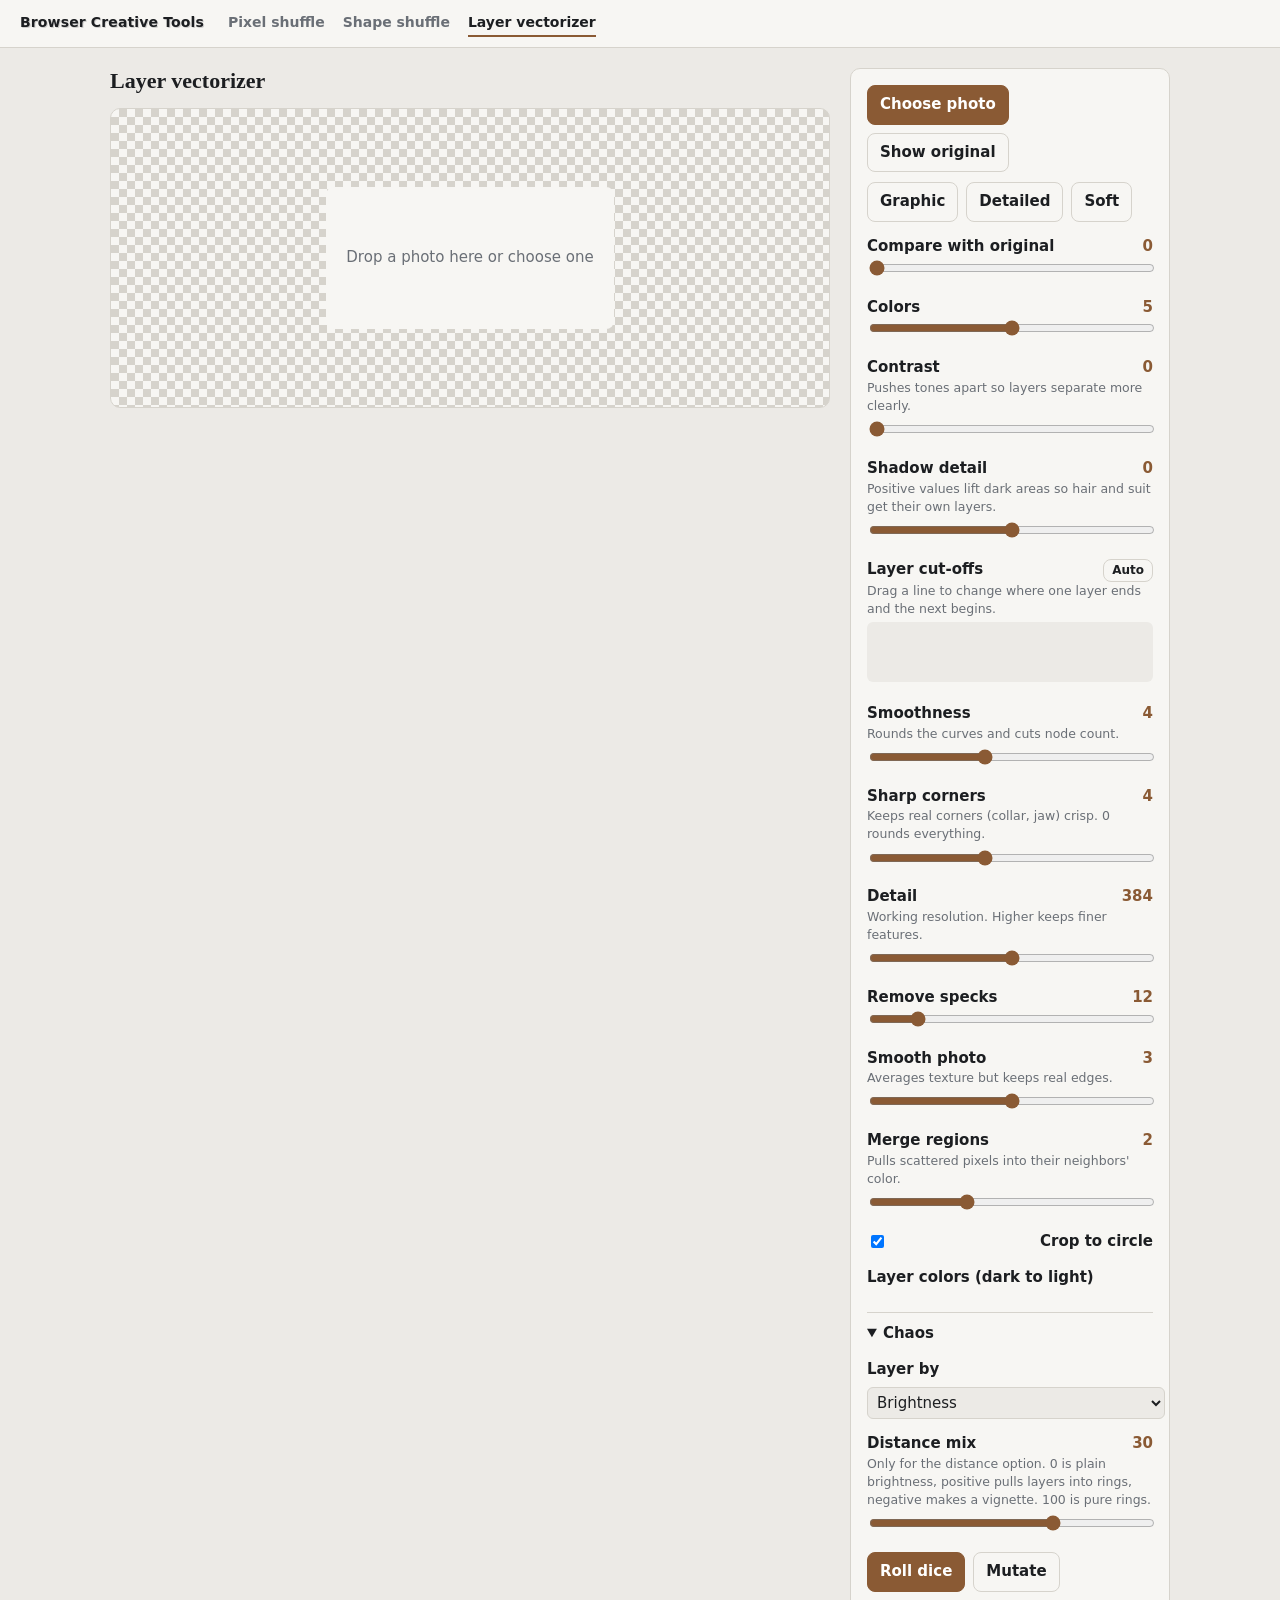
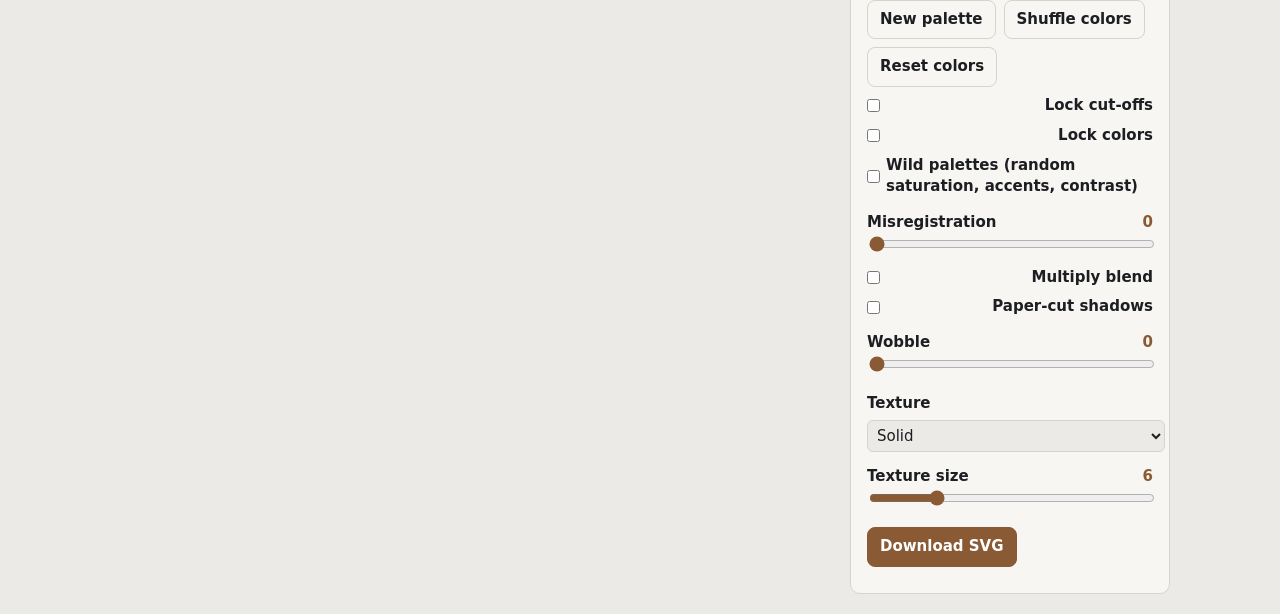
==== commit 5c4d57c0: "color fixes for vectorizer" ====
--- a/layer-vectorizer.html
+++ b/layer-vectorizer.html
@@ -363,6 +363,10 @@
             ><input type="checkbox" id="lkC" style="margin: 0" /> Lock
             colors</label
           >
+          <label class="chk2"
+            ><input type="checkbox" id="wildpal" style="margin: 0" /> Wild
+            palettes (random saturation, accents, contrast)</label
+          >
           <label>Misregistration <output id="o_mis">0</output></label>
           <input type="range" id="mis" min="0" max="10" value="0" />
           <label class="chk2"
@@ -477,22 +481,92 @@
             .join("")
         );
       }
+      const rnd = (a, b) => a + Math.random() * (b - a);
+      function hexToHsl(hex) {
+        const [r, g, b] = [1, 3, 5].map((k) => parseInt(hex.substr(k, 2), 16) / 255),
+          mx = Math.max(r, g, b),
+          mn = Math.min(r, g, b),
+          l = (mx + mn) / 2,
+          d = mx - mn;
+        let h = 0,
+          s = 0;
+        if (d) {
+          s = d / (1 - Math.abs(2 * l - 1));
+          h =
+            mx === r
+              ? ((g - b) / d + 6) % 6
+              : mx === g
+                ? (b - r) / d + 2
+                : (r - g) / d + 4;
+          h *= 60;
+        }
+        return [h, s * 100, l * 100];
+      }
+      // Random anchors, random lightness ramp, per-color saturation, random hue drift.
+      // Retries if neighbours are too close or the palette is nearly flat.
       function palette(K) {
-        const h = Math.random() * 360,
-          sch = [
-            [0, 30, -30],
-            [0, 180, 150],
-            [0, 120, 240],
-            [0, 15, 40],
-          ][(Math.random() * 4) | 0],
-          sat = 35 + Math.random() * 50,
-          o = {};
-        for (let i = 0; i < K; i++)
-          o[i] = hsl(
-            (h + sch[i % sch.length] + 360) % 360,
-            sat,
-            8 + (84 * i) / (K - 1) + Math.random() * 6 - 3,
-          );
+        let best = null;
+        for (let t = 0; t < 12; t++) {
+          // 1-5 anchor hues with no spacing rule: a palette may be one hue family or
+          // a scatter. Each color picks an anchor at random (no cycling), and each
+          // palette gets its own chance of "wild" off-anchor hues and its own spread.
+          const anchors = Array.from(
+              { length: 1 + ((Math.random() * 5) | 0) },
+              () => rnd(0, 360),
+            ),
+            wild = rnd(0, 0.6),
+            spread = rnd(5, 45),
+            wildMode = $("wildpal").checked,
+            // Wild mode: every "hidden constant" becomes a per-palette random draw.
+            // Only the dark-to-light spread stays guaranteed (>= 45 points).
+            lo = wildMode ? rnd(2, 35) : rnd(3, 30),
+            hi = wildMode ? Math.max(rnd(60, 98), lo + 45) : rnd(65, 97),
+            jit = wildMode ? rnd(2, 12) : 8,
+            satC = rnd(5, 95),
+            satSp = rnd(0, 40),
+            accentP = wildMode ? (Math.random() < 0.3 ? 0 : rnd(0, 0.6)) : 0.3,
+            edgeF = wildMode ? rnd(0.4, 1) : 0.75,
+            drift = rnd(-60, 60),
+            L = Array.from({ length: K }, (_, i) => {
+              const base = lo + ((hi - lo) * i) / (K - 1);
+              return Math.max(2, Math.min(98, base + rnd(-jit, jit)));
+            }).sort((a, b) => a - b),
+            hot = wildMode ? -1 : (Math.random() * K) | 0,
+            cols = L.map((l, i) => {
+              // sometimes ignore the anchors entirely for a surprise hue
+              const h =
+                  (Math.random() < wild
+                    ? rnd(0, 360)
+                    : anchors[(Math.random() * anchors.length) | 0] +
+                      rnd(-spread, spread)) +
+                  drift * (i / (K - 1) - 0.5),
+                edge = Math.min(i, K - 1 - i) === 0 ? edgeF : 1,
+                s = wildMode
+                  ? Math.max(
+                      0,
+                      Math.min(
+                        100,
+                        (Math.random() < accentP
+                          ? rnd(70, 100)
+                          : satC + rnd(-satSp, satSp)) * edge,
+                      ),
+                    )
+                  : // mix of muted/earthy and vivid colors rather than one saturation band
+                    (i === hot || Math.random() < accentP
+                      ? rnd(65, 100)
+                      : Math.random() < 0.5
+                        ? rnd(8, 35)
+                        : rnd(35, 70)) * edge;
+              return [((h % 360) + 360) % 360, s, l];
+            });
+          const gapsOk = cols.every(
+              (c, i) => !i || c[2] - cols[i - 1][2] >= 5,
+            );
+          best = cols;
+          if (gapsOk) break;
+        }
+        const o = {};
+        best.forEach((c, i) => (o[i] = hsl(c[0], c[1], c[2])));
         return o;
       }
       function masterFrom(o) {
@@ -600,25 +674,17 @@
           manualTh = clampTh(curTh.map((v) => v + (Math.random() * 24 - 12)));
         if (!$("lkC").checked && master) {
           // mutate all 8 master colors, including hidden ones
-          master = master.map(
-            (c) =>
-              "#" +
-              [1, 3, 5]
-                .map((k) =>
-                  Math.max(
-                    0,
-                    Math.min(
-                      255,
-                      (parseInt(c.substr(k, 2), 16) +
-                        (Math.random() * 40 - 20)) |
-                        0,
-                    ),
-                  )
-                    .toString(16)
-                    .padStart(2, "0"),
-                )
-                .join(""),
-          );
+          // random hue rotation (some barely move, some jump), plus sat/lightness nudges
+          master = master.map((c) => {
+            const [h, s, l] = hexToHsl(c),
+              big = Math.random() < 0.6,
+              rot = (Math.random() < 0.5 ? -1 : 1) * (big ? rnd(30, 120) : rnd(0, 20));
+            return hsl(
+              (h + rot + 360) % 360,
+              Math.max(8, Math.min(100, s + rnd(-20, 20))),
+              Math.max(3, Math.min(97, l + rnd(-8, 8))),
+            );
+          });
         }
         schedule();
       };
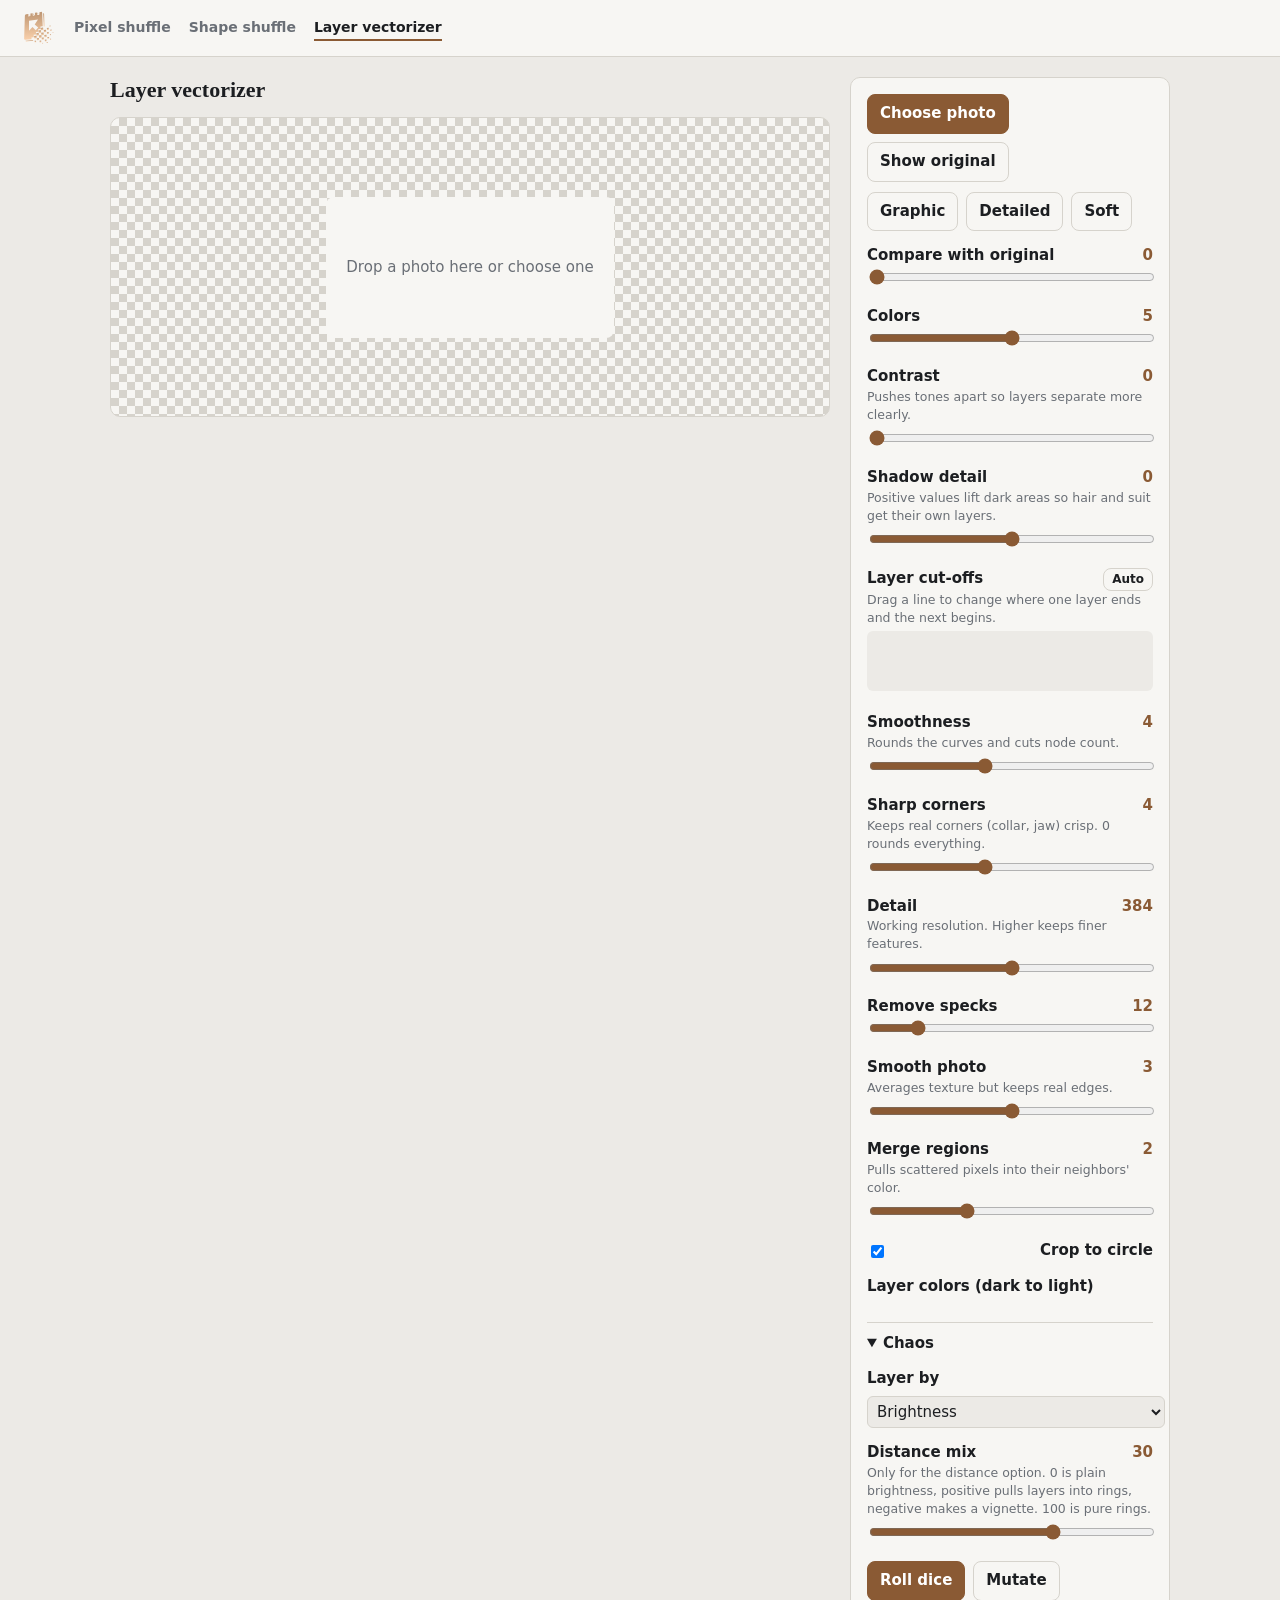
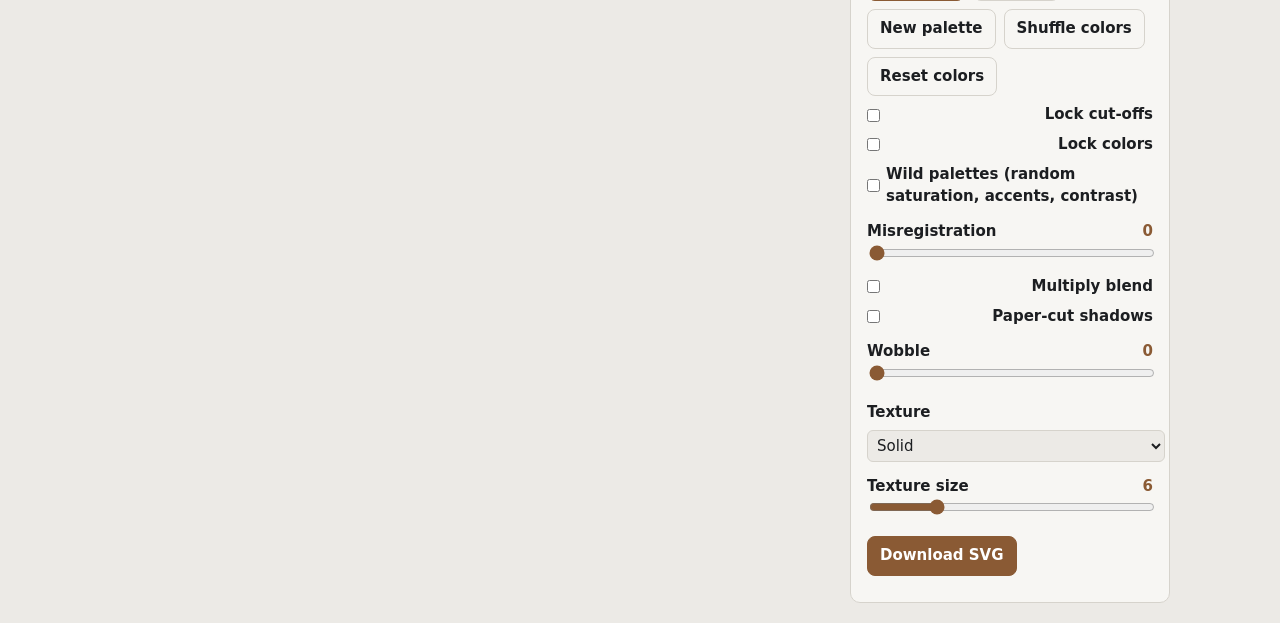
==== commit 658671f2: "logo, uniform styling" ====
--- a/layer-vectorizer.html
+++ b/layer-vectorizer.html
@@ -1,38 +1,28 @@
 <!doctype html>
 <html lang="en">
-  <head>
-    <meta charset="utf-8" />
-    <meta
-      name="viewport"
-      content="width=device-width, initial-scale=1, viewport-fit=cover"
-    />
-    <title>Layer Vectorizer</title>
-    <style>
-      :root {
-        box-sizing: border-box;
-        padding-top: env(safe-area-inset-top, 0px);
-        padding-bottom: env(safe-area-inset-bottom, 0px);
-        --bg: #15171a;
-        --panel: #1e2125;
-        --ink: #ece8e1;
-        --mute: #8d9299;
-        --line: #2f343a;
-        --acc: #c6a07c;
-        --accink: #1a1410;
-      }
-      @media (prefers-color-scheme: light) {
-        :root:not([data-theme="dark"]) {
-          --bg: #eceae6;
-          --panel: #f7f6f3;
-          --ink: #1c1e21;
-          --mute: #6a6f76;
-          --line: #d6d3cc;
-          --acc: #8a5a34;
-          --accink: #fff;
-        }
-      }
-      :root[data-theme="light"] {
-        --bg: #494949;
+
+<head>
+  <meta charset="utf-8" />
+  <meta name="viewport" content="width=device-width, initial-scale=1, viewport-fit=cover" />
+  <title>Layer Vectorizer</title>
+  <link rel="icon" type="image/svg+xml" href="assets/bc-logo.svg" />
+  <style>
+    :root {
+      box-sizing: border-box;
+      padding-top: env(safe-area-inset-top, 0px);
+      padding-bottom: env(safe-area-inset-bottom, 0px);
+      --bg: #15171a;
+      --panel: #1e2125;
+      --ink: #ece8e1;
+      --mute: #8d9299;
+      --line: #2f343a;
+      --acc: #c6a07c;
+      --accink: #1a1410;
+    }
+
+    @media (prefers-color-scheme: light) {
+      :root:not([data-theme="dark"]) {
+        --bg: #eceae6;
         --panel: #f7f6f3;
         --ink: #1c1e21;
         --mute: #6a6f76;
@@ -40,1431 +30,1447 @@
         --acc: #8a5a34;
         --accink: #fff;
       }
-      *,
-      *:before,
-      *:after {
-        box-sizing: inherit;
-      }
-      html {
-        scroll-padding-top: env(safe-area-inset-top, 0px);
-      }
-      body {
-        margin: 0;
-        background: var(--bg);
-        color: var(--ink);
-        font:
-          15px/1.45 "Avenir Next",
-          Avenir,
-          "Segoe UI",
-          system-ui,
-          sans-serif;
-      }
+    }
+
+    :root[data-theme="light"] {
+      --bg: #494949;
+      --panel: #f7f6f3;
+      --ink: #1c1e21;
+      --mute: #6a6f76;
+      --line: #d6d3cc;
+      --acc: #8a5a34;
+      --accink: #fff;
+    }
+
+    *,
+    *:before,
+    *:after {
+      box-sizing: inherit;
+    }
+
+    html {
+      scroll-padding-top: env(safe-area-inset-top, 0px);
+    }
+
+    body {
+      margin: 0;
+      background: var(--bg);
+      color: var(--ink);
+      font:
+        15px/1.45 "Avenir Next",
+        Avenir,
+        "Segoe UI",
+        system-ui,
+        sans-serif;
+    }
+
+    main {
+      display: grid;
+      grid-template-columns: minmax(0, 1fr) 320px;
+      gap: 20px;
+      max-width: 1100px;
+      margin: 0 auto;
+      padding: 20px;
+    }
+
+    @media (max-width: 800px) {
+
+      /* Single column: let the image stay pinned while controls scroll. */
       main {
-        display: grid;
-        grid-template-columns: minmax(0, 1fr) 320px;
-        gap: 20px;
-        max-width: 1100px;
-        margin: 0 auto;
-        padding: 20px;
-      }
-      @media (max-width: 800px) {
-        /* Single column: let the image stay pinned while controls scroll. */
-        main {
-          display: block;
-        }
-        main > section {
-          display: contents;
-        }
-        main > .panel {
-          margin-top: 16px;
-          position: static;
-        }
-        main .stage > * {
-          max-height: 38vh;
-        }
-      }
-      h1 {
-        font:
-          600 22px/1.2 Georgia,
-          "Iowan Old Style",
-          serif;
-        margin: 0 0 14px;
-      }
-
-      .stage {
-        background: var(--panel);
-        border: 1px solid var(--line);
-        border-radius: 10px;
-        padding: 14px;
-        min-height: 300px;
-        position: sticky;
-        top: 12px;
-        z-index: 2;
-        display: grid;
-        place-items: center;
-        background-image:
-          linear-gradient(
-            45deg,
-            var(--line) 25%,
-            transparent 25%,
-            transparent 75%,
-            var(--line) 75%
-          ),
-          linear-gradient(
-            45deg,
-            var(--line) 25%,
-            transparent 25%,
-            transparent 75%,
-            var(--line) 75%
-          );
-        background-size: 16px 16px;
-        background-position:
-          0 0,
-          8px 8px;
-      }
-      .stage > * {
-        max-width: 100%;
-        max-height: 75vh;
-        height: auto;
-      }
-      .drop {
-        color: var(--mute);
-        text-align: center;
-        padding: 60px 20px;
-        background: var(--panel);
-        border-radius: 8px;
-        cursor: pointer;
-      }
-      .panel {
-        background: var(--panel);
-        border: 1px solid var(--line);
-        border-radius: 10px;
-        padding: 16px;
-        align-self: start;
-        position: sticky;
-        top: 12px;
-      }
-      label {
-        display: flex;
-        justify-content: space-between;
-        font-weight: 600;
-        margin-top: 14px;
-      }
-      label output {
-        color: var(--acc);
-        font-variant-numeric: tabular-nums;
-      }
-      .hint {
-        color: var(--mute);
-        font-size: 12.5px;
-        margin: 0 0 4px;
-      }
-      input[type="range"] {
-        width: 100%;
-        accent-color: var(--acc);
-      }
-      .row {
-        display: flex;
-        gap: 8px;
-        margin-top: 14px;
-        flex-wrap: wrap;
-      }
-      button,
-      .btn {
-        font: inherit;
-        font-weight: 600;
-        border: 1px solid var(--line);
-        background: transparent;
-        color: var(--ink);
-        border-radius: 8px;
-        padding: 8px 12px;
-        cursor: pointer;
-      }
-      button.primary {
-        background: var(--acc);
-        color: var(--accink);
-        border-color: var(--acc);
-      }
-      button:focus-visible,
-      input:focus-visible {
-        outline: 2px solid var(--acc);
-        outline-offset: 2px;
-      }
-      .sw {
-        display: flex;
-        gap: 6px;
-        margin-top: 8px;
-        flex-wrap: wrap;
-      }
-      .sw input {
-        width: 38px;
-        height: 38px;
-        border: 1px solid var(--line);
-        border-radius: 6px;
-        padding: 0;
-        background: none;
-        cursor: pointer;
-      }
-      .chk {
-        display: flex;
-        gap: 8px;
-        align-items: center;
-        margin-top: 14px;
-        font-weight: 600;
-      }
-      select {
-        font: inherit;
-        background: var(--bg);
-        color: var(--ink);
-        border: 1px solid var(--line);
-        border-radius: 6px;
-        padding: 5px;
-        width: 100%;
-        margin-top: 6px;
-      }
-      details {
+        display: block;
+      }
+
+      main>section {
+        display: contents;
+      }
+
+      main>.panel {
         margin-top: 16px;
-        border-top: 1px solid var(--line);
-        padding-top: 10px;
-      }
-      summary {
-        font-weight: 700;
-        cursor: pointer;
-      }
-      .chk2 {
-        display: flex;
-        gap: 6px;
-        align-items: center;
-        margin-top: 8px;
-      }
-      #status {
-        color: var(--mute);
-        font-size: 12.5px;
-        margin-top: 10px;
-      }
-    </style>
-    <link rel="stylesheet" href="assets/site-nav.css" />
-  </head>
-  <body>
-    <nav class="site-nav" aria-label="Site">
-      <a class="home" href="index.html">Browser Creative Tools</a>
-      <div class="links">
-        <a href="pixel-shuffle.html">Pixel shuffle</a>
-        <a href="pixel-cluster-shuffle.html">Shape shuffle</a>
-        <a href="layer-vectorizer.html" aria-current="page">Layer vectorizer</a>
+        position: static;
+      }
+
+      main .stage>* {
+        max-height: 38vh;
+      }
+    }
+
+    h1 {
+      font:
+        600 22px/1.2 Georgia,
+        "Iowan Old Style",
+        serif;
+      margin: 0 0 14px;
+    }
+
+    .stage {
+      background: var(--panel);
+      border: 1px solid var(--line);
+      border-radius: 10px;
+      padding: 14px;
+      min-height: 300px;
+      position: sticky;
+      top: 12px;
+      z-index: 2;
+      display: grid;
+      place-items: center;
+      background-image:
+        linear-gradient(45deg,
+          var(--line) 25%,
+          transparent 25%,
+          transparent 75%,
+          var(--line) 75%),
+        linear-gradient(45deg,
+          var(--line) 25%,
+          transparent 25%,
+          transparent 75%,
+          var(--line) 75%);
+      background-size: 16px 16px;
+      background-position:
+        0 0,
+        8px 8px;
+    }
+
+    .stage>* {
+      max-width: 100%;
+      max-height: 75vh;
+      height: auto;
+    }
+
+    .drop {
+      color: var(--mute);
+      text-align: center;
+      padding: 60px 20px;
+      background: var(--panel);
+      border-radius: 8px;
+      cursor: pointer;
+    }
+
+    .panel {
+      background: var(--panel);
+      border: 1px solid var(--line);
+      border-radius: 10px;
+      padding: 16px;
+      align-self: start;
+      position: sticky;
+      top: 12px;
+    }
+
+    label {
+      display: flex;
+      justify-content: space-between;
+      font-weight: 600;
+      margin-top: 14px;
+    }
+
+    label output {
+      color: var(--acc);
+      font-variant-numeric: tabular-nums;
+    }
+
+    .hint {
+      color: var(--mute);
+      font-size: 12.5px;
+      margin: 0 0 4px;
+    }
+
+    input[type="range"] {
+      width: 100%;
+      accent-color: var(--acc);
+    }
+
+    .row {
+      display: flex;
+      gap: 8px;
+      margin-top: 14px;
+      flex-wrap: wrap;
+    }
+
+    button,
+    .btn {
+      font: inherit;
+      font-weight: 600;
+      border: 1px solid var(--line);
+      background: transparent;
+      color: var(--ink);
+      border-radius: 8px;
+      padding: 8px 12px;
+      cursor: pointer;
+    }
+
+    button.primary {
+      background: var(--acc);
+      color: var(--accink);
+      border-color: var(--acc);
+    }
+
+    button:focus-visible,
+    input:focus-visible {
+      outline: 2px solid var(--acc);
+      outline-offset: 2px;
+    }
+
+    .sw {
+      display: flex;
+      gap: 6px;
+      margin-top: 8px;
+      flex-wrap: wrap;
+    }
+
+    .sw input {
+      width: 38px;
+      height: 38px;
+      border: 1px solid var(--line);
+      border-radius: 6px;
+      padding: 0;
+      background: none;
+      cursor: pointer;
+    }
+
+    .chk {
+      display: flex;
+      gap: 8px;
+      align-items: center;
+      margin-top: 14px;
+      font-weight: 600;
+    }
+
+    select {
+      font: inherit;
+      background: var(--bg);
+      color: var(--ink);
+      border: 1px solid var(--line);
+      border-radius: 6px;
+      padding: 5px;
+      width: 100%;
+      margin-top: 6px;
+    }
+
+    details {
+      margin-top: 16px;
+      border-top: 1px solid var(--line);
+      padding-top: 10px;
+    }
+
+    summary {
+      font-weight: 700;
+      cursor: pointer;
+    }
+
+    .chk2 {
+      display: flex;
+      gap: 6px;
+      align-items: center;
+      margin-top: 8px;
+    }
+
+    #status {
+      color: var(--mute);
+      font-size: 12.5px;
+      margin-top: 10px;
+    }
+  </style>
+  <link rel="stylesheet" href="assets/site-nav.css" />
+</head>
+
+<body>
+  <nav class="site-nav" aria-label="Site">
+    <a class="logo-link" href="index.html" aria-label="Home"
+      ><img class="logo" src="assets/bc-logo.svg" alt="" width="36" height="36"
+    /></a>
+    <div class="links">
+      <a href="pixel-shuffle.html">Pixel shuffle</a>
+      <a href="pixel-cluster-shuffle.html">Shape shuffle</a>
+      <a href="layer-vectorizer.html" aria-current="page">Layer vectorizer</a>
+    </div>
+  </nav>
+  <main>
+    <section>
+      <h1>Layer vectorizer</h1>
+
+      <div class="stage" id="stage">
+        <div class="drop" id="drop">Drop a photo here or choose one</div>
       </div>
-    </nav>
-    <main>
-      <section>
-        <h1>Layer vectorizer</h1>
-
-        <div class="stage" id="stage">
-          <div class="drop" id="drop">Drop a photo here or choose one</div>
-        </div>
-      </section>
-      <aside class="panel">
-        <div class="row" style="margin-top: 0">
-          <button class="primary" id="pick">Choose photo</button
-          ><button id="toggle">Show original</button>
-        </div>
-        <input type="file" id="file" accept="image/*" hidden />
-        <div class="row" style="margin-top: 10px">
-          <button data-pre="graphic">Graphic</button
-          ><button data-pre="detailed">Detailed</button
-          ><button data-pre="soft">Soft</button>
-        </div>
-        <label>Compare with original <output id="o_cmp">0</output></label>
-        <input type="range" id="cmp" min="0" max="100" value="0" />
-        <label>Colors <output id="o_k"></output></label>
-        <input type="range" id="k" min="2" max="8" value="5" />
-        <label>Contrast <output id="o_c"></output></label>
-        <p class="hint">Pushes tones apart so layers separate more clearly.</p>
-        <input type="range" id="c" min="0" max="100" value="0" />
-        <label>Shadow detail <output id="o_g"></output></label>
-        <p class="hint">
-          Positive values lift dark areas so hair and suit get their own layers.
-        </p>
-        <input type="range" id="g" min="-50" max="50" value="0" />
-        <label
-          >Layer cut-offs
-          <button id="auto" style="padding: 2px 8px; font-size: 12px">
-            Auto
-          </button></label
-        >
-        <p class="hint">
-          Drag a line to change where one layer ends and the next begins.
-        </p>
-        <canvas
-          id="hist"
-          width="580"
-          height="120"
-          style="
+    </section>
+    <aside class="panel">
+      <div class="row" style="margin-top: 0">
+        <button class="primary" id="pick">Choose photo</button><button id="toggle">Show original</button>
+      </div>
+      <input type="file" id="file" accept="image/*" hidden />
+      <div class="row" style="margin-top: 10px">
+        <button data-pre="graphic">Graphic</button><button data-pre="detailed">Detailed</button><button
+          data-pre="soft">Soft</button>
+      </div>
+      <label>Compare with original <output id="o_cmp">0</output></label>
+      <input type="range" id="cmp" min="0" max="100" value="0" />
+      <label>Colors <output id="o_k"></output></label>
+      <input type="range" id="k" min="2" max="8" value="5" />
+      <label>Contrast <output id="o_c"></output></label>
+      <p class="hint">Pushes tones apart so layers separate more clearly.</p>
+      <input type="range" id="c" min="0" max="100" value="0" />
+      <label>Shadow detail <output id="o_g"></output></label>
+      <p class="hint">
+        Positive values lift dark areas so hair and suit get their own layers.
+      </p>
+      <input type="range" id="g" min="-50" max="50" value="0" />
+      <label>Layer cut-offs
+        <button id="auto" style="padding: 2px 8px; font-size: 12px">
+          Auto
+        </button></label>
+      <p class="hint">
+        Drag a line to change where one layer ends and the next begins.
+      </p>
+      <canvas id="hist" width="580" height="120" style="
             width: 100%;
             height: 60px;
             touch-action: none;
             cursor: ew-resize;
             background: var(--bg);
             border-radius: 6px;
-          "
-        ></canvas>
-        <label>Smoothness <output id="o_s"></output></label>
-        <p class="hint">Rounds the curves and cuts node count.</p>
-        <input type="range" id="s" min="0" max="10" value="4" />
-        <label>Sharp corners <output id="o_q"></output></label>
+          "></canvas>
+      <label>Smoothness <output id="o_s"></output></label>
+      <p class="hint">Rounds the curves and cuts node count.</p>
+      <input type="range" id="s" min="0" max="10" value="4" />
+      <label>Sharp corners <output id="o_q"></output></label>
+      <p class="hint">
+        Keeps real corners (collar, jaw) crisp. 0 rounds everything.
+      </p>
+      <input type="range" id="q" min="0" max="10" value="4" />
+      <label>Detail <output id="o_d"></output></label>
+      <p class="hint">Working resolution. Higher keeps finer features.</p>
+      <input type="range" id="d" min="128" max="640" step="32" value="384" />
+      <label>Remove specks <output id="o_p"></output></label>
+      <input type="range" id="p" min="0" max="80" value="12" />
+      <label>Smooth photo <output id="o_b"></output></label>
+      <p class="hint">Averages texture but keeps real edges.</p>
+      <input type="range" id="b" min="0" max="6" step="1" value="3" />
+      <label>Merge regions <output id="o_m"></output></label>
+      <p class="hint">Pulls scattered pixels into their neighbors' color.</p>
+      <input type="range" id="m" min="0" max="6" step="1" value="2" />
+      <label class="chk"><input type="checkbox" id="circ" checked /> Crop to circle</label>
+      <div>
+        <label style="margin-top: 14px">Layer colors (dark to light)</label>
+        <div class="sw" id="sw"></div>
+      </div>
+      <details open>
+        <summary>Chaos</summary>
+        <label>Layer by</label>
+        <select id="mode">
+          <option value="bright">Brightness</option>
+          <option value="hue">Hue</option>
+          <option value="sat">Saturation</option>
+          <option value="rad">Brightness + distance from center</option>
+        </select>
+        <label>Distance mix <output id="o_rmix"></output></label>
         <p class="hint">
-          Keeps real corners (collar, jaw) crisp. 0 rounds everything.
+          Only for the distance option. 0 is plain brightness, positive pulls
+          layers into rings, negative makes a vignette. 100 is pure rings.
         </p>
-        <input type="range" id="q" min="0" max="10" value="4" />
-        <label>Detail <output id="o_d"></output></label>
-        <p class="hint">Working resolution. Higher keeps finer features.</p>
-        <input type="range" id="d" min="128" max="640" step="32" value="384" />
-        <label>Remove specks <output id="o_p"></output></label>
-        <input type="range" id="p" min="0" max="80" value="12" />
-        <label>Smooth photo <output id="o_b"></output></label>
-        <p class="hint">Averages texture but keeps real edges.</p>
-        <input type="range" id="b" min="0" max="6" step="1" value="3" />
-        <label>Merge regions <output id="o_m"></output></label>
-        <p class="hint">Pulls scattered pixels into their neighbors' color.</p>
-        <input type="range" id="m" min="0" max="6" step="1" value="2" />
-        <label class="chk"
-          ><input type="checkbox" id="circ" checked /> Crop to circle</label
-        >
-        <div>
-          <label style="margin-top: 14px">Layer colors (dark to light)</label>
-          <div class="sw" id="sw"></div>
+        <input type="range" id="rmix" min="-100" max="100" value="30" />
+        <div class="row">
+          <button id="dice" class="primary">Roll dice</button><button id="mut">Mutate</button><button id="pal">New
+            palette</button><button id="shuf">Shuffle colors</button><button id="rst">Reset colors</button>
         </div>
-        <details open>
-          <summary>Chaos</summary>
-          <label>Layer by</label>
-          <select id="mode">
-            <option value="bright">Brightness</option>
-            <option value="hue">Hue</option>
-            <option value="sat">Saturation</option>
-            <option value="rad">Brightness + distance from center</option>
-          </select>
-          <label>Distance mix <output id="o_rmix"></output></label>
-          <p class="hint">
-            Only for the distance option. 0 is plain brightness, positive pulls
-            layers into rings, negative makes a vignette. 100 is pure rings.
-          </p>
-          <input type="range" id="rmix" min="-100" max="100" value="30" />
-          <div class="row">
-            <button id="dice" class="primary">Roll dice</button
-            ><button id="mut">Mutate</button
-            ><button id="pal">New palette</button
-            ><button id="shuf">Shuffle colors</button
-            ><button id="rst">Reset colors</button>
-          </div>
-          <label class="chk2"
-            ><input type="checkbox" id="lkT" style="margin: 0" /> Lock
-            cut-offs</label
-          >
-          <label class="chk2"
-            ><input type="checkbox" id="lkC" style="margin: 0" /> Lock
-            colors</label
-          >
-          <label class="chk2"
-            ><input type="checkbox" id="wildpal" style="margin: 0" /> Wild
-            palettes (random saturation, accents, contrast)</label
-          >
-          <label>Misregistration <output id="o_mis">0</output></label>
-          <input type="range" id="mis" min="0" max="10" value="0" />
-          <label class="chk2"
-            ><input type="checkbox" id="mul" style="margin: 0" /> Multiply
-            blend</label
-          >
-          <label class="chk2"
-            ><input type="checkbox" id="shd" style="margin: 0" /> Paper-cut
-            shadows</label
-          >
-          <label>Wobble <output id="o_wob"></output></label>
-          <input type="range" id="wob" min="0" max="10" value="0" />
-          <label>Texture</label>
-          <select id="tex">
-            <option value="none">Solid</option>
-            <option value="dots">Halftone dots</option>
-            <option value="lines">Hatching lines</option>
-          </select>
-          <label>Texture size <output id="o_tsz">6</output></label>
-          <input type="range" id="tsz" min="2" max="20" value="6" />
-        </details>
-        <div class="row">
-          <button class="primary" id="dl">Download SVG</button>
-        </div>
-        <div id="status"></div>
-      </aside>
-    </main>
-    <script>
-      const $ = (id) => document.getElementById(id);
-      let img = null,
-        result = null,
-        showOrig = false,
-        timer = null,
-        userCols = null,
-        lastK = 0;
-      const ids = ["k", "s", "d", "p", "b", "m", "c", "g", "q", "wob", "rmix"];
-      let seed = 1,
-        wobAmp = 0,
-        manualTh = null,
-        master = null,
-        hist = null,
-        curTh = [];
-      function syncOut() {
-        ids
-          .concat(["mis", "tsz"])
-          .forEach((i) => ($("o_" + i).textContent = $(i).value));
-      }
-      ids.forEach((i) =>
-        $(i).addEventListener("input", () => {
-          syncOut();
-          if (i === "k") manualTh = null;
-          if (i === "c" || i === "g") manualTh = null;
-          schedule();
-        }),
+        <label class="chk2"><input type="checkbox" id="lkT" style="margin: 0" /> Lock
+          cut-offs</label>
+        <label class="chk2"><input type="checkbox" id="lkC" style="margin: 0" /> Lock
+          colors</label>
+        <label class="chk2"><input type="checkbox" id="wildpal" style="margin: 0" /> Wild
+          palettes (random saturation, accents, contrast)</label>
+        <label>Misregistration <output id="o_mis">0</output></label>
+        <input type="range" id="mis" min="0" max="10" value="0" />
+        <label class="chk2"><input type="checkbox" id="mul" style="margin: 0" /> Multiply
+          blend</label>
+        <label class="chk2"><input type="checkbox" id="shd" style="margin: 0" /> Paper-cut
+          shadows</label>
+        <label>Wobble <output id="o_wob"></output></label>
+        <input type="range" id="wob" min="0" max="10" value="0" />
+        <label>Texture</label>
+        <select id="tex">
+          <option value="none">Solid</option>
+          <option value="dots">Halftone dots</option>
+          <option value="lines">Hatching lines</option>
+        </select>
+        <label>Texture size <output id="o_tsz">6</output></label>
+        <input type="range" id="tsz" min="2" max="20" value="6" />
+      </details>
+      <div class="row">
+        <button class="primary" id="dl">Download SVG</button>
+      </div>
+      <div id="status"></div>
+    </aside>
+  </main>
+  <script>
+    const $ = (id) => document.getElementById(id);
+    let img = null,
+      result = null,
+      showOrig = false,
+      timer = null,
+      userCols = null,
+      lastK = 0;
+    const ids = ["k", "s", "d", "p", "b", "m", "c", "g", "q", "wob", "rmix"];
+    let seed = 1,
+      wobAmp = 0,
+      manualTh = null,
+      master = null,
+      hist = null,
+      curTh = [];
+    function syncOut() {
+      ids
+        .concat(["mis", "tsz"])
+        .forEach((i) => ($("o_" + i).textContent = $(i).value));
+    }
+    ids.forEach((i) =>
+      $(i).addEventListener("input", () => {
+        syncOut();
+        if (i === "k") manualTh = null;
+        if (i === "c" || i === "g") manualTh = null;
+        schedule();
+      }),
+    );
+    $("circ").addEventListener("change", schedule);
+    syncOut();
+    const PRE = {
+      graphic: { k: 5, s: 5, q: 5, d: 320, p: 30, b: 4, m: 3, c: 10, g: 0 },
+      detailed: { k: 6, s: 3, q: 4, d: 512, p: 6, b: 2, m: 1, c: 0, g: 10 },
+      soft: { k: 4, s: 8, q: 1, d: 320, p: 40, b: 5, m: 4, c: 0, g: 0 },
+    };
+    document.querySelectorAll("[data-pre]").forEach(
+      (b) =>
+      (b.onclick = () => {
+        const v = PRE[b.dataset.pre];
+        for (const i in v) $(i).value = v[i];
+        manualTh = null;
+        syncOut();
+        schedule();
+      }),
+    );
+    $("cmp").addEventListener("input", () => {
+      $("o_cmp").textContent = $("cmp").value;
+      render();
+    });
+    ["mis", "tsz", "tex", "mul", "shd"].forEach((i) =>
+      $(i).addEventListener("input", () => {
+        syncOut();
+        render();
+      }),
+    );
+    $("mode").onchange = () => {
+      manualTh = null;
+      schedule();
+    };
+    function rng(a) {
+      return () => {
+        a |= 0;
+        a = (a + 0x6d2b79f5) | 0;
+        let t = Math.imul(a ^ (a >>> 15), 1 | a);
+        t = (t + Math.imul(t ^ (t >>> 7), 61 | t)) ^ t;
+        return ((t ^ (t >>> 14)) >>> 0) / 4294967296;
+      };
+    }
+    function hsl(h, s, l) {
+      s /= 100;
+      l /= 100;
+      const a = s * Math.min(l, 1 - l),
+        f = (n) => {
+          const k = (n + h / 30) % 12;
+          return l - a * Math.max(-1, Math.min(k - 3, 9 - k, 1));
+        };
+      return (
+        "#" +
+        [f(0), f(8), f(4)]
+          .map((x) =>
+            Math.round(x * 255)
+              .toString(16)
+              .padStart(2, "0"),
+          )
+          .join("")
       );
-      $("circ").addEventListener("change", schedule);
+    }
+    const rnd = (a, b) => a + Math.random() * (b - a);
+    function hexToHsl(hex) {
+      const [r, g, b] = [1, 3, 5].map((k) => parseInt(hex.substr(k, 2), 16) / 255),
+        mx = Math.max(r, g, b),
+        mn = Math.min(r, g, b),
+        l = (mx + mn) / 2,
+        d = mx - mn;
+      let h = 0,
+        s = 0;
+      if (d) {
+        s = d / (1 - Math.abs(2 * l - 1));
+        h =
+          mx === r
+            ? ((g - b) / d + 6) % 6
+            : mx === g
+              ? (b - r) / d + 2
+              : (r - g) / d + 4;
+        h *= 60;
+      }
+      return [h, s * 100, l * 100];
+    }
+    // Random anchors, random lightness ramp, per-color saturation, random hue drift.
+    // Retries if neighbours are too close or the palette is nearly flat.
+    function palette(K) {
+      let best = null;
+      for (let t = 0; t < 12; t++) {
+        // 1-5 anchor hues with no spacing rule: a palette may be one hue family or
+        // a scatter. Each color picks an anchor at random (no cycling), and each
+        // palette gets its own chance of "wild" off-anchor hues and its own spread.
+        const anchors = Array.from(
+          { length: 1 + ((Math.random() * 5) | 0) },
+          () => rnd(0, 360),
+        ),
+          wild = rnd(0, 0.6),
+          spread = rnd(5, 45),
+          wildMode = $("wildpal").checked,
+          // Wild mode: every "hidden constant" becomes a per-palette random draw.
+          // Only the dark-to-light spread stays guaranteed (>= 45 points).
+          lo = wildMode ? rnd(2, 35) : rnd(3, 30),
+          hi = wildMode ? Math.max(rnd(60, 98), lo + 45) : rnd(65, 97),
+          jit = wildMode ? rnd(2, 12) : 8,
+          satC = rnd(5, 95),
+          satSp = rnd(0, 40),
+          accentP = wildMode ? (Math.random() < 0.3 ? 0 : rnd(0, 0.6)) : 0.3,
+          edgeF = wildMode ? rnd(0.4, 1) : 0.75,
+          drift = rnd(-60, 60),
+          L = Array.from({ length: K }, (_, i) => {
+            const base = lo + ((hi - lo) * i) / (K - 1);
+            return Math.max(2, Math.min(98, base + rnd(-jit, jit)));
+          }).sort((a, b) => a - b),
+          hot = wildMode ? -1 : (Math.random() * K) | 0,
+          cols = L.map((l, i) => {
+            // sometimes ignore the anchors entirely for a surprise hue
+            const h =
+              (Math.random() < wild
+                ? rnd(0, 360)
+                : anchors[(Math.random() * anchors.length) | 0] +
+                rnd(-spread, spread)) +
+              drift * (i / (K - 1) - 0.5),
+              edge = Math.min(i, K - 1 - i) === 0 ? edgeF : 1,
+              s = wildMode
+                ? Math.max(
+                  0,
+                  Math.min(
+                    100,
+                    (Math.random() < accentP
+                      ? rnd(70, 100)
+                      : satC + rnd(-satSp, satSp)) * edge,
+                  ),
+                )
+                : // mix of muted/earthy and vivid colors rather than one saturation band
+                (i === hot || Math.random() < accentP
+                  ? rnd(65, 100)
+                  : Math.random() < 0.5
+                    ? rnd(8, 35)
+                    : rnd(35, 70)) * edge;
+            return [((h % 360) + 360) % 360, s, l];
+          });
+        const gapsOk = cols.every(
+          (c, i) => !i || c[2] - cols[i - 1][2] >= 5,
+        );
+        best = cols;
+        if (gapsOk) break;
+      }
+      const o = {};
+      best.forEach((c, i) => (o[i] = hsl(c[0], c[1], c[2])));
+      return o;
+    }
+    function masterFrom(o) {
+      return Array.from({ length: 8 }, (_, i) => o[i]);
+    }
+    // which master colors are shown for K layers, spread evenly dark to light
+    const actIdx = (K) =>
+      Array.from({ length: K }, (_, i) => Math.round((i * 7) / (K - 1)));
+    // build a full 8-color master from K extracted colors, interpolating the gaps
+    function expandMaster(cols) {
+      const K = cols.length,
+        idx = actIdx(K),
+        m = new Array(8).fill(null);
+      idx.forEach((p, i) => (m[p] = cols[i]));
+      const rgb = (h) => [1, 3, 5].map((k) => parseInt(h.substr(k, 2), 16));
+      for (let p = 0; p < 8; p++) {
+        if (m[p]) continue;
+        let a = p - 1,
+          b = p + 1;
+        while (!m[a]) a--;
+        while (!m[b]) b++;
+        const t = (p - a) / (b - a),
+          ca = rgb(m[a]),
+          cb = rgb(m[b]);
+        m[p] =
+          "#" +
+          ca
+            .map((v, k) =>
+              Math.round(v + (cb[k] - v) * t)
+                .toString(16)
+                .padStart(2, "0"),
+            )
+            .join("");
+      }
+      return m;
+    }
+    function activeCols(K) {
+      return actIdx(K).map((p) => master[p]);
+    }
+    function applyCols(o) {
+      if (!result) return;
+      master = masterFrom(o);
+      userCols = activeCols(result.K);
+      buildSwatches();
+      render();
+    }
+    $("pal").onclick = () => applyCols(palette(8));
+    $("rst").onclick = () => {
+      if (!img) return;
+      master = null;
+      schedule();
+    };
+    $("shuf").onclick = () => {
+      if (!master) return;
+      const a = master.slice();
+      for (let i = a.length - 1; i > 0; i--) {
+        const j = (Math.random() * (i + 1)) | 0;
+        [a[i], a[j]] = [a[j], a[i]];
+      }
+      applyCols(Object.assign({}, a));
+    };
+    const clampTh = (t) => {
+      t = t
+        .map((v) => Math.max(1, Math.min(254, Math.round(v))))
+        .sort((a, b) => a - b);
+      for (let i = 1; i < t.length; i++)
+        if (t[i] - t[i - 1] < 12) t[i] = t[i - 1] + 12;
+      return t;
+    };
+    $("dice").onclick = () => {
+      if (!img) return;
+      seed = (Math.random() * 1e6) | 0;
+      // Lightly nudge a slider around its current value, within its range.
+      const jit = (id, amt) => {
+        const el = $(id),
+          step = +el.step || 1,
+          lo = +el.min,
+          hi = +el.max;
+        const v = +el.value + (Math.random() * 2 - 1) * amt;
+        el.value = Math.max(lo, Math.min(hi, Math.round(v / step) * step));
+      };
+      // Keep the number of layers fixed if cut-offs are locked.
+      if (!$("lkT").checked) jit("k", 1.5);
+      jit("s", 2);
+      jit("d", 96);
+      jit("p", 15);
+      jit("b", 1.5);
+      jit("m", 1.5);
+      const K = +$("k").value;
+      if (!$("lkT").checked)
+        manualTh = clampTh(
+          Array.from({ length: K - 1 }, () => 10 + Math.random() * 235),
+        );
+      if (!$("lkC").checked) master = masterFrom(palette(8));
+      $("q").value = (Math.random() * 11) | 0;
+      $("mis").value = (Math.random() * 8) | 0;
+      $("wob").value = (Math.random() * 5) | 0;
       syncOut();
-      const PRE = {
-        graphic: { k: 5, s: 5, q: 5, d: 320, p: 30, b: 4, m: 3, c: 10, g: 0 },
-        detailed: { k: 6, s: 3, q: 4, d: 512, p: 6, b: 2, m: 1, c: 0, g: 10 },
-        soft: { k: 4, s: 8, q: 1, d: 320, p: 40, b: 5, m: 4, c: 0, g: 0 },
-      };
-      document.querySelectorAll("[data-pre]").forEach(
-        (b) =>
-          (b.onclick = () => {
-            const v = PRE[b.dataset.pre];
-            for (const i in v) $(i).value = v[i];
-            manualTh = null;
-            syncOut();
-            schedule();
-          }),
-      );
-      $("cmp").addEventListener("input", () => {
-        $("o_cmp").textContent = $("cmp").value;
-        render();
-      });
-      ["mis", "tsz", "tex", "mul", "shd"].forEach((i) =>
-        $(i).addEventListener("input", () => {
-          syncOut();
-          render();
-        }),
-      );
-      $("mode").onchange = () => {
+      schedule();
+    };
+    $("mut").onclick = () => {
+      if (!img || !result) return;
+      seed += 1;
+      if (!$("lkT").checked)
+        manualTh = clampTh(curTh.map((v) => v + (Math.random() * 24 - 12)));
+      if (!$("lkC").checked && master) {
+        // mutate all 8 master colors, including hidden ones
+        // random hue rotation (some barely move, some jump), plus sat/lightness nudges
+        master = master.map((c) => {
+          const [h, s, l] = hexToHsl(c),
+            big = Math.random() < 0.6,
+            rot = (Math.random() < 0.5 ? -1 : 1) * (big ? rnd(30, 120) : rnd(0, 20));
+          return hsl(
+            (h + rot + 360) % 360,
+            Math.max(8, Math.min(100, s + rnd(-20, 20))),
+            Math.max(3, Math.min(97, l + rnd(-8, 8))),
+          );
+        });
+      }
+      schedule();
+    };
+    $("pick").onclick = $("drop").onclick = () => $("file").click();
+    $("file").onchange = (e) => load(e.target.files[0]);
+    addEventListener("dragover", (e) => e.preventDefault());
+    addEventListener("drop", (e) => {
+      e.preventDefault();
+      load(e.dataTransfer.files[0]);
+    });
+    $("toggle").onclick = () => {
+      showOrig = !showOrig;
+      $("toggle").textContent = showOrig ? "Show vector" : "Show original";
+      render();
+    };
+    function load(f) {
+      if (!f) return;
+      const im = new Image();
+      im.onload = () => {
+        img = im;
+        userCols = null;
+        master = null;
         manualTh = null;
         schedule();
       };
-      function rng(a) {
-        return () => {
-          a |= 0;
-          a = (a + 0x6d2b79f5) | 0;
-          let t = Math.imul(a ^ (a >>> 15), 1 | a);
-          t = (t + Math.imul(t ^ (t >>> 7), 61 | t)) ^ t;
-          return ((t ^ (t >>> 14)) >>> 0) / 4294967296;
-        };
-      }
-      function hsl(h, s, l) {
-        s /= 100;
-        l /= 100;
-        const a = s * Math.min(l, 1 - l),
-          f = (n) => {
-            const k = (n + h / 30) % 12;
-            return l - a * Math.max(-1, Math.min(k - 3, 9 - k, 1));
-          };
-        return (
-          "#" +
-          [f(0), f(8), f(4)]
-            .map((x) =>
-              Math.round(x * 255)
-                .toString(16)
-                .padStart(2, "0"),
-            )
-            .join("")
-        );
-      }
-      const rnd = (a, b) => a + Math.random() * (b - a);
-      function hexToHsl(hex) {
-        const [r, g, b] = [1, 3, 5].map((k) => parseInt(hex.substr(k, 2), 16) / 255),
-          mx = Math.max(r, g, b),
-          mn = Math.min(r, g, b),
-          l = (mx + mn) / 2,
-          d = mx - mn;
-        let h = 0,
-          s = 0;
-        if (d) {
-          s = d / (1 - Math.abs(2 * l - 1));
-          h =
-            mx === r
-              ? ((g - b) / d + 6) % 6
-              : mx === g
-                ? (b - r) / d + 2
-                : (r - g) / d + 4;
-          h *= 60;
-        }
-        return [h, s * 100, l * 100];
-      }
-      // Random anchors, random lightness ramp, per-color saturation, random hue drift.
-      // Retries if neighbours are too close or the palette is nearly flat.
-      function palette(K) {
-        let best = null;
-        for (let t = 0; t < 12; t++) {
-          // 1-5 anchor hues with no spacing rule: a palette may be one hue family or
-          // a scatter. Each color picks an anchor at random (no cycling), and each
-          // palette gets its own chance of "wild" off-anchor hues and its own spread.
-          const anchors = Array.from(
-              { length: 1 + ((Math.random() * 5) | 0) },
-              () => rnd(0, 360),
-            ),
-            wild = rnd(0, 0.6),
-            spread = rnd(5, 45),
-            wildMode = $("wildpal").checked,
-            // Wild mode: every "hidden constant" becomes a per-palette random draw.
-            // Only the dark-to-light spread stays guaranteed (>= 45 points).
-            lo = wildMode ? rnd(2, 35) : rnd(3, 30),
-            hi = wildMode ? Math.max(rnd(60, 98), lo + 45) : rnd(65, 97),
-            jit = wildMode ? rnd(2, 12) : 8,
-            satC = rnd(5, 95),
-            satSp = rnd(0, 40),
-            accentP = wildMode ? (Math.random() < 0.3 ? 0 : rnd(0, 0.6)) : 0.3,
-            edgeF = wildMode ? rnd(0.4, 1) : 0.75,
-            drift = rnd(-60, 60),
-            L = Array.from({ length: K }, (_, i) => {
-              const base = lo + ((hi - lo) * i) / (K - 1);
-              return Math.max(2, Math.min(98, base + rnd(-jit, jit)));
-            }).sort((a, b) => a - b),
-            hot = wildMode ? -1 : (Math.random() * K) | 0,
-            cols = L.map((l, i) => {
-              // sometimes ignore the anchors entirely for a surprise hue
-              const h =
-                  (Math.random() < wild
-                    ? rnd(0, 360)
-                    : anchors[(Math.random() * anchors.length) | 0] +
-                      rnd(-spread, spread)) +
-                  drift * (i / (K - 1) - 0.5),
-                edge = Math.min(i, K - 1 - i) === 0 ? edgeF : 1,
-                s = wildMode
-                  ? Math.max(
-                      0,
-                      Math.min(
-                        100,
-                        (Math.random() < accentP
-                          ? rnd(70, 100)
-                          : satC + rnd(-satSp, satSp)) * edge,
-                      ),
-                    )
-                  : // mix of muted/earthy and vivid colors rather than one saturation band
-                    (i === hot || Math.random() < accentP
-                      ? rnd(65, 100)
-                      : Math.random() < 0.5
-                        ? rnd(8, 35)
-                        : rnd(35, 70)) * edge;
-              return [((h % 360) + 360) % 360, s, l];
-            });
-          const gapsOk = cols.every(
-              (c, i) => !i || c[2] - cols[i - 1][2] >= 5,
-            );
-          best = cols;
-          if (gapsOk) break;
-        }
-        const o = {};
-        best.forEach((c, i) => (o[i] = hsl(c[0], c[1], c[2])));
-        return o;
-      }
-      function masterFrom(o) {
-        return Array.from({ length: 8 }, (_, i) => o[i]);
-      }
-      // which master colors are shown for K layers, spread evenly dark to light
-      const actIdx = (K) =>
-        Array.from({ length: K }, (_, i) => Math.round((i * 7) / (K - 1)));
-      // build a full 8-color master from K extracted colors, interpolating the gaps
-      function expandMaster(cols) {
-        const K = cols.length,
-          idx = actIdx(K),
-          m = new Array(8).fill(null);
-        idx.forEach((p, i) => (m[p] = cols[i]));
-        const rgb = (h) => [1, 3, 5].map((k) => parseInt(h.substr(k, 2), 16));
-        for (let p = 0; p < 8; p++) {
-          if (m[p]) continue;
-          let a = p - 1,
-            b = p + 1;
-          while (!m[a]) a--;
-          while (!m[b]) b++;
-          const t = (p - a) / (b - a),
-            ca = rgb(m[a]),
-            cb = rgb(m[b]);
-          m[p] =
-            "#" +
-            ca
-              .map((v, k) =>
-                Math.round(v + (cb[k] - v) * t)
-                  .toString(16)
-                  .padStart(2, "0"),
-              )
-              .join("");
-        }
-        return m;
-      }
-      function activeCols(K) {
-        return actIdx(K).map((p) => master[p]);
-      }
-      function applyCols(o) {
-        if (!result) return;
-        master = masterFrom(o);
-        userCols = activeCols(result.K);
-        buildSwatches();
-        render();
-      }
-      $("pal").onclick = () => applyCols(palette(8));
-      $("rst").onclick = () => {
-        if (!img) return;
-        master = null;
-        schedule();
-      };
-      $("shuf").onclick = () => {
-        if (!master) return;
-        const a = master.slice();
-        for (let i = a.length - 1; i > 0; i--) {
-          const j = (Math.random() * (i + 1)) | 0;
-          [a[i], a[j]] = [a[j], a[i]];
-        }
-        applyCols(Object.assign({}, a));
-      };
-      const clampTh = (t) => {
-        t = t
-          .map((v) => Math.max(1, Math.min(254, Math.round(v))))
-          .sort((a, b) => a - b);
-        for (let i = 1; i < t.length; i++)
-          if (t[i] - t[i - 1] < 12) t[i] = t[i - 1] + 12;
-        return t;
-      };
-      $("dice").onclick = () => {
-        if (!img) return;
-        seed = (Math.random() * 1e6) | 0;
-        // Lightly nudge a slider around its current value, within its range.
-        const jit = (id, amt) => {
-          const el = $(id),
-            step = +el.step || 1,
-            lo = +el.min,
-            hi = +el.max;
-          const v = +el.value + (Math.random() * 2 - 1) * amt;
-          el.value = Math.max(lo, Math.min(hi, Math.round(v / step) * step));
-        };
-        // Keep the number of layers fixed if cut-offs are locked.
-        if (!$("lkT").checked) jit("k", 1.5);
-        jit("s", 2);
-        jit("d", 96);
-        jit("p", 15);
-        jit("b", 1.5);
-        jit("m", 1.5);
-        const K = +$("k").value;
-        if (!$("lkT").checked)
-          manualTh = clampTh(
-            Array.from({ length: K - 1 }, () => 10 + Math.random() * 235),
-          );
-        if (!$("lkC").checked) master = masterFrom(palette(8));
-        $("q").value = (Math.random() * 11) | 0;
-        $("mis").value = (Math.random() * 8) | 0;
-        $("wob").value = (Math.random() * 5) | 0;
-        syncOut();
-        schedule();
-      };
-      $("mut").onclick = () => {
-        if (!img || !result) return;
-        seed += 1;
-        if (!$("lkT").checked)
-          manualTh = clampTh(curTh.map((v) => v + (Math.random() * 24 - 12)));
-        if (!$("lkC").checked && master) {
-          // mutate all 8 master colors, including hidden ones
-          // random hue rotation (some barely move, some jump), plus sat/lightness nudges
-          master = master.map((c) => {
-            const [h, s, l] = hexToHsl(c),
-              big = Math.random() < 0.6,
-              rot = (Math.random() < 0.5 ? -1 : 1) * (big ? rnd(30, 120) : rnd(0, 20));
-            return hsl(
-              (h + rot + 360) % 360,
-              Math.max(8, Math.min(100, s + rnd(-20, 20))),
-              Math.max(3, Math.min(97, l + rnd(-8, 8))),
-            );
-          });
-        }
-        schedule();
-      };
-      $("pick").onclick = $("drop").onclick = () => $("file").click();
-      $("file").onchange = (e) => load(e.target.files[0]);
-      addEventListener("dragover", (e) => e.preventDefault());
-      addEventListener("drop", (e) => {
-        e.preventDefault();
-        load(e.dataTransfer.files[0]);
-      });
-      $("toggle").onclick = () => {
-        showOrig = !showOrig;
-        $("toggle").textContent = showOrig ? "Show vector" : "Show original";
-        render();
-      };
-      function load(f) {
-        if (!f) return;
-        const im = new Image();
-        im.onload = () => {
-          img = im;
-          userCols = null;
-          master = null;
-          manualTh = null;
-          schedule();
-        };
-        im.src = URL.createObjectURL(f);
-      }
-      function schedule() {
-        clearTimeout(timer);
-        $("status").textContent = "Tracing…";
-        timer = setTimeout(run, 120);
-      }
-
-      function run() {
-        try {
-          runInner();
-        } catch (e) {
-          $("status").textContent = "Error: " + e.message;
-          console.error(e);
-        }
-      }
-      function runInner() {
-        if (!img) return;
-        const K = +$("k").value,
-          S = +$("s").value,
-          D = +$("d").value,
-          P = +$("p").value,
-          B = +$("b").value,
-          M = +$("m").value,
-          circ = $("circ").checked;
-        const side = Math.min(img.width, img.height);
-        let sx = 0,
-          sy = 0,
-          sw = img.width,
-          sh = img.height;
-        if (circ) {
-          sx = (img.width - side) / 2;
-          sy = (img.height - side) / 2;
-          sw = sh = side;
-        }
-        const sc = Math.min(1, D / Math.max(sw, sh)),
-          W = Math.round(sw * sc),
-          H = Math.round(sh * sc);
-        const cv = document.createElement("canvas");
-        cv.width = W;
-        cv.height = H;
-        const cx = cv.getContext("2d", { willReadFrequently: true });
-        cx.drawImage(img, sx, sy, sw, sh, 0, 0, W, H);
-        const px = cx.getImageData(0, 0, W, H).data,
-          N = W * H;
-        const valid = new Uint8Array(N);
-        for (let y = 0; y < H; y++)
-          for (let x = 0; x < W; x++) {
-            const i = y * W + x;
-            valid[i] =
-              px[i * 4 + 3] >= 128 &&
+      im.src = URL.createObjectURL(f);
+    }
+    function schedule() {
+      clearTimeout(timer);
+      $("status").textContent = "Tracing…";
+      timer = setTimeout(run, 120);
+    }
+
+    function run() {
+      try {
+        runInner();
+      } catch (e) {
+        $("status").textContent = "Error: " + e.message;
+        console.error(e);
+      }
+    }
+    function runInner() {
+      if (!img) return;
+      const K = +$("k").value,
+        S = +$("s").value,
+        D = +$("d").value,
+        P = +$("p").value,
+        B = +$("b").value,
+        M = +$("m").value,
+        circ = $("circ").checked;
+      const side = Math.min(img.width, img.height);
+      let sx = 0,
+        sy = 0,
+        sw = img.width,
+        sh = img.height;
+      if (circ) {
+        sx = (img.width - side) / 2;
+        sy = (img.height - side) / 2;
+        sw = sh = side;
+      }
+      const sc = Math.min(1, D / Math.max(sw, sh)),
+        W = Math.round(sw * sc),
+        H = Math.round(sh * sc);
+      const cv = document.createElement("canvas");
+      cv.width = W;
+      cv.height = H;
+      const cx = cv.getContext("2d", { willReadFrequently: true });
+      cx.drawImage(img, sx, sy, sw, sh, 0, 0, W, H);
+      const px = cx.getImageData(0, 0, W, H).data,
+        N = W * H;
+      const valid = new Uint8Array(N);
+      for (let y = 0; y < H; y++)
+        for (let x = 0; x < W; x++) {
+          const i = y * W + x;
+          valid[i] =
+            px[i * 4 + 3] >= 128 &&
               (!circ ||
                 (x - W / 2 + 0.5) ** 2 + (y - H / 2 + 0.5) ** 2 <= (W / 2) ** 2)
-                ? 1
-                : 0;
-          }
-        fillInvalid(px, valid, W, H);
-        bilateral(px, W, H, B);
-        // tone map: auto-levels, contrast, shadow lift -> L (0..255)
-        const Y = new Float32Array(N),
-          yh = new Uint32Array(256);
-        for (let i = 0; i < N; i++) {
-          Y[i] =
-            0.299 * px[i * 4] + 0.587 * px[i * 4 + 1] + 0.114 * px[i * 4 + 2];
-          yh[Y[i] | 0]++;
-        }
-        const pc = (q) => {
-          let a = 0;
-          for (let v = 0; v < 256; v++) {
-            a += yh[v];
-            if (a >= q * N) return v;
-          }
-          return 255;
-        };
-        const lo = pc(0.01),
-          hi = Math.max(lo + 1, pc(0.99)),
-          gm = 2 ** (-$("g").value / 25),
-          cg = 1 + $("c").value / 50;
-        const L = new Uint8Array(N);
-        hist = new Uint32Array(256);
-        const mode = $("mode").value;
-        for (let i = 0; i < N; i++) {
-          let v;
-          if (mode === "bright" || mode === "rad") {
-            v = Math.min(1, Math.max(0, (Y[i] - lo) / (hi - lo)));
-            v = v ** gm;
-            v = v < 0.5 ? 0.5 * (2 * v) ** cg : 1 - 0.5 * (2 * (1 - v)) ** cg;
-            if (mode === "rad") {
-              const m = $("rmix").value / 100,
-                rr = Math.min(
-                  1,
-                  Math.hypot((i % W) - W / 2, ((i / W) | 0) - H / 2) / (W / 2),
-                );
-              v = Math.min(
-                1,
-                Math.max(
-                  0,
-                  v * (1 - Math.abs(m)) + (m >= 0 ? rr : 1 - rr) * Math.abs(m),
-                ),
-              );
-            }
-          } else {
-            const r = px[i * 4],
-              g = px[i * 4 + 1],
-              b = px[i * 4 + 2],
-              mx = Math.max(r, g, b),
-              d = mx - Math.min(r, g, b);
-            if (mode === "sat") v = mx ? d / mx : 0;
-            else if (mode === "hue")
-              v =
-                (d
-                  ? mx === r
-                    ? ((g - b) / d + 6) % 6
-                    : mx === g
-                      ? (b - r) / d + 2
-                      : (r - g) / d + 4
-                  : 0) / 6;
-            else
-              v = Math.min(
+              ? 1
+              : 0;
+        }
+      fillInvalid(px, valid, W, H);
+      bilateral(px, W, H, B);
+      // tone map: auto-levels, contrast, shadow lift -> L (0..255)
+      const Y = new Float32Array(N),
+        yh = new Uint32Array(256);
+      for (let i = 0; i < N; i++) {
+        Y[i] =
+          0.299 * px[i * 4] + 0.587 * px[i * 4 + 1] + 0.114 * px[i * 4 + 2];
+        yh[Y[i] | 0]++;
+      }
+      const pc = (q) => {
+        let a = 0;
+        for (let v = 0; v < 256; v++) {
+          a += yh[v];
+          if (a >= q * N) return v;
+        }
+        return 255;
+      };
+      const lo = pc(0.01),
+        hi = Math.max(lo + 1, pc(0.99)),
+        gm = 2 ** (-$("g").value / 25),
+        cg = 1 + $("c").value / 50;
+      const L = new Uint8Array(N);
+      hist = new Uint32Array(256);
+      const mode = $("mode").value;
+      for (let i = 0; i < N; i++) {
+        let v;
+        if (mode === "bright" || mode === "rad") {
+          v = Math.min(1, Math.max(0, (Y[i] - lo) / (hi - lo)));
+          v = v ** gm;
+          v = v < 0.5 ? 0.5 * (2 * v) ** cg : 1 - 0.5 * (2 * (1 - v)) ** cg;
+          if (mode === "rad") {
+            const m = $("rmix").value / 100,
+              rr = Math.min(
                 1,
                 Math.hypot((i % W) - W / 2, ((i / W) | 0) - H / 2) / (W / 2),
               );
+            v = Math.min(
+              1,
+              Math.max(
+                0,
+                v * (1 - Math.abs(m)) + (m >= 0 ? rr : 1 - rr) * Math.abs(m),
+              ),
+            );
           }
-          L[i] = Math.round(v * 255);
-          hist[L[i]]++;
-        }
-        curTh =
-          manualTh && manualTh.length === K - 1
-            ? manualTh.slice()
-            : otsu(hist, K - 1);
-        let lab = new Uint8Array(N);
-        for (let i = 0; i < N; i++) {
-          let c = 0;
-          for (const t of curTh) if (L[i] >= t) c++;
-          lab[i] = c;
-        }
-        lab = modeFilter(lab, W, H, K, M);
+        } else {
+          const r = px[i * 4],
+            g = px[i * 4 + 1],
+            b = px[i * 4 + 2],
+            mx = Math.max(r, g, b),
+            d = mx - Math.min(r, g, b);
+          if (mode === "sat") v = mx ? d / mx : 0;
+          else if (mode === "hue")
+            v =
+              (d
+                ? mx === r
+                  ? ((g - b) / d + 6) % 6
+                  : mx === g
+                    ? (b - r) / d + 2
+                    : (r - g) / d + 4
+                : 0) / 6;
+          else
+            v = Math.min(
+              1,
+              Math.hypot((i % W) - W / 2, ((i / W) | 0) - H / 2) / (W / 2),
+            );
+        }
+        L[i] = Math.round(v * 255);
+        hist[L[i]]++;
+      }
+      curTh =
+        manualTh && manualTh.length === K - 1
+          ? manualTh.slice()
+          : otsu(hist, K - 1);
+      let lab = new Uint8Array(N);
+      for (let i = 0; i < N; i++) {
+        let c = 0;
+        for (const t of curTh) if (L[i] >= t) c++;
+        lab[i] = c;
+      }
+      lab = modeFilter(lab, W, H, K, M);
+      drawHist();
+      const acc = Array.from({ length: K }, () => [0, 0, 0, 0]);
+      for (let i = 0; i < N; i++) {
+        const a = acc[lab[i]];
+        a[0] += px[i * 4];
+        a[1] += px[i * 4 + 1];
+        a[2] += px[i * 4 + 2];
+        a[3]++;
+      }
+      const hex = (c) =>
+        "#" +
+        c.map((v) => Math.round(v).toString(16).padStart(2, "0")).join("");
+      if (!master)
+        master = expandMaster(
+          acc.map((a) =>
+            hex(
+              a[3]
+                ? [a[0] / a[3], a[1] / a[3], a[2] / a[3]]
+                : [128, 128, 128],
+            ),
+          ),
+        );
+      userCols = activeCols(K);
+      // layers: layer j covers every pixel whose rank >= j, so layers overlap with no gaps
+      wobAmp = +$("wob").value * 0.25;
+      const Q = +$("q").value,
+        ang = Q ? 110 - Q * 8 : 0,
+        r = Math.round(S * 0.35),
+        eps = 0.15 + S * 0.12,
+        paths = [];
+      for (let j = 1; j < K; j++) {
+        const m = new Uint8Array(N);
+        for (let i = 0; i < N; i++) m[i] = lab[i] >= j ? 1 : 0;
+        if (P > 0) despeckle(m, W, H, P);
+        paths.push(tracePath(m, W, H, r, eps, S, ang));
+      }
+      result = { W, H, paths, circ, K, crop: cv.toDataURL() };
+      buildSwatches();
+      render();
+      $("status").textContent =
+        `${W}×${H} working size · ${K} layers · ${Math.round(paths.join("").length / 1024)} KB of path data`;
+    }
+    function otsu(h, n) {
+      const M = n + 1,
+        P = new Float64Array(257),
+        S = new Float64Array(257);
+      for (let i = 0; i < 256; i++) {
+        P[i + 1] = P[i] + h[i];
+        S[i + 1] = S[i] + h[i] * i;
+      }
+      const tot = P[256],
+        minP = Math.max(1, Math.floor(tot * 0.004)),
+        cost = (a, b) => {
+          const p = P[b] - P[a];
+          return p > 0 ? (S[b] - S[a]) ** 2 / p : 0;
+        };
+      const dp = Array.from({ length: M + 1 }, () =>
+        new Float64Array(257).fill(-1e18),
+      ),
+        bk = Array.from({ length: M + 1 }, () => new Int16Array(257));
+      dp[0][0] = 0;
+      for (let m = 1; m <= M; m++)
+        for (let b = m; b <= 256; b++)
+          for (let a = m - 1; a < b; a++) {
+            if (P[b] - P[a] < minP) continue;
+            const v = dp[m - 1][a] + cost(a, b);
+            if (v > dp[m][b]) {
+              dp[m][b] = v;
+              bk[m][b] = a;
+            }
+          }
+      if (dp[M][256] < 0) {
+        const e = [];
+        for (let i = 1; i < M; i++) e.push(Math.round((i * 256) / M));
+        return e;
+      }
+      const th = [];
+      let b = 256;
+      for (let m = M; m >= 2; m--) {
+        b = bk[m][b];
+        th.unshift(b);
+      }
+      return th;
+    }
+    function drawHist() {
+      const cv = $("hist"),
+        c = cv.getContext("2d"),
+        W = cv.width,
+        H = cv.height;
+      if (!hist) return;
+      const st = getComputedStyle(document.documentElement),
+        acc = st.getPropertyValue("--acc").trim() || "#c6a07c",
+        mu = st.getPropertyValue("--mute").trim() || "#888";
+      c.clearRect(0, 0, W, H);
+      const mx = Math.log1p(Math.max(...hist));
+      c.fillStyle = mu;
+      c.globalAlpha = 0.55;
+      for (let i = 0; i < 256; i++) {
+        const h = (Math.log1p(hist[i]) / mx) * (H - 8);
+        c.fillRect((i * W) / 256, H - h, W / 256 + 0.5, h);
+      }
+      c.globalAlpha = 1;
+      c.strokeStyle = acc;
+      c.lineWidth = 3;
+      for (const t of curTh) {
+        const x = (t / 256) * W;
+        c.beginPath();
+        c.moveTo(x, 0);
+        c.lineTo(x, H);
+        c.stroke();
+      }
+    }
+    (() => {
+      const cv = $("hist");
+      let drag = -1;
+      const val = (e) => {
+        const r = cv.getBoundingClientRect();
+        return Math.round(((e.clientX - r.left) / r.width) * 256);
+      };
+      cv.addEventListener("pointerdown", (e) => {
+        const v = val(e);
+        let bi = -1,
+          bd = 12;
+        curTh.forEach((t, i) => {
+          if (Math.abs(t - v) < bd) {
+            bd = Math.abs(t - v);
+            bi = i;
+          }
+        });
+        drag = bi;
+        if (bi >= 0) cv.setPointerCapture(e.pointerId);
+      });
+      cv.addEventListener("pointermove", (e) => {
+        if (drag < 0) return;
+        const t = curTh.slice();
+        t[drag] = Math.min(
+          (t[drag + 1] ?? 256) - 1,
+          Math.max((t[drag - 1] ?? 0) + 1, val(e)),
+        );
+        manualTh = t;
+        curTh = t;
         drawHist();
-        const acc = Array.from({ length: K }, () => [0, 0, 0, 0]);
-        for (let i = 0; i < N; i++) {
-          const a = acc[lab[i]];
-          a[0] += px[i * 4];
-          a[1] += px[i * 4 + 1];
-          a[2] += px[i * 4 + 2];
-          a[3]++;
-        }
-        const hex = (c) =>
-          "#" +
-          c.map((v) => Math.round(v).toString(16).padStart(2, "0")).join("");
-        if (!master)
-          master = expandMaster(
-            acc.map((a) =>
-              hex(
-                a[3]
-                  ? [a[0] / a[3], a[1] / a[3], a[2] / a[3]]
-                  : [128, 128, 128],
-              ),
-            ),
-          );
-        userCols = activeCols(K);
-        // layers: layer j covers every pixel whose rank >= j, so layers overlap with no gaps
-        wobAmp = +$("wob").value * 0.25;
-        const Q = +$("q").value,
-          ang = Q ? 110 - Q * 8 : 0,
-          r = Math.round(S * 0.35),
-          eps = 0.15 + S * 0.12,
-          paths = [];
-        for (let j = 1; j < K; j++) {
-          const m = new Uint8Array(N);
-          for (let i = 0; i < N; i++) m[i] = lab[i] >= j ? 1 : 0;
-          if (P > 0) despeckle(m, W, H, P);
-          paths.push(tracePath(m, W, H, r, eps, S, ang));
-        }
-        result = { W, H, paths, circ, K, crop: cv.toDataURL() };
-        buildSwatches();
-        render();
-        $("status").textContent =
-          `${W}×${H} working size · ${K} layers · ${Math.round(paths.join("").length / 1024)} KB of path data`;
-      }
-      function otsu(h, n) {
-        const M = n + 1,
-          P = new Float64Array(257),
-          S = new Float64Array(257);
-        for (let i = 0; i < 256; i++) {
-          P[i + 1] = P[i] + h[i];
-          S[i + 1] = S[i] + h[i] * i;
-        }
-        const tot = P[256],
-          minP = Math.max(1, Math.floor(tot * 0.004)),
-          cost = (a, b) => {
-            const p = P[b] - P[a];
-            return p > 0 ? (S[b] - S[a]) ** 2 / p : 0;
-          };
-        const dp = Array.from({ length: M + 1 }, () =>
-            new Float64Array(257).fill(-1e18),
-          ),
-          bk = Array.from({ length: M + 1 }, () => new Int16Array(257));
-        dp[0][0] = 0;
-        for (let m = 1; m <= M; m++)
-          for (let b = m; b <= 256; b++)
-            for (let a = m - 1; a < b; a++) {
-              if (P[b] - P[a] < minP) continue;
-              const v = dp[m - 1][a] + cost(a, b);
-              if (v > dp[m][b]) {
-                dp[m][b] = v;
-                bk[m][b] = a;
-              }
-            }
-        if (dp[M][256] < 0) {
-          const e = [];
-          for (let i = 1; i < M; i++) e.push(Math.round((i * 256) / M));
-          return e;
-        }
-        const th = [];
-        let b = 256;
-        for (let m = M; m >= 2; m--) {
-          b = bk[m][b];
-          th.unshift(b);
-        }
-        return th;
-      }
-      function drawHist() {
-        const cv = $("hist"),
-          c = cv.getContext("2d"),
-          W = cv.width,
-          H = cv.height;
-        if (!hist) return;
-        const st = getComputedStyle(document.documentElement),
-          acc = st.getPropertyValue("--acc").trim() || "#c6a07c",
-          mu = st.getPropertyValue("--mute").trim() || "#888";
-        c.clearRect(0, 0, W, H);
-        const mx = Math.log1p(Math.max(...hist));
-        c.fillStyle = mu;
-        c.globalAlpha = 0.55;
-        for (let i = 0; i < 256; i++) {
-          const h = (Math.log1p(hist[i]) / mx) * (H - 8);
-          c.fillRect((i * W) / 256, H - h, W / 256 + 0.5, h);
-        }
-        c.globalAlpha = 1;
-        c.strokeStyle = acc;
-        c.lineWidth = 3;
-        for (const t of curTh) {
-          const x = (t / 256) * W;
-          c.beginPath();
-          c.moveTo(x, 0);
-          c.lineTo(x, H);
-          c.stroke();
-        }
-      }
-      (() => {
-        const cv = $("hist");
-        let drag = -1;
-        const val = (e) => {
-          const r = cv.getBoundingClientRect();
-          return Math.round(((e.clientX - r.left) / r.width) * 256);
+        schedule();
+      });
+      cv.addEventListener("pointerup", () => {
+        drag = -1;
+      });
+      $("auto").onclick = () => {
+        manualTh = null;
+        schedule();
+      };
+    })();
+    function fillInvalid(px, v, W, H) {
+      const f = Uint8Array.from(v),
+        cp = (i, j) => {
+          px[i * 4] = px[j * 4];
+          px[i * 4 + 1] = px[j * 4 + 1];
+          px[i * 4 + 2] = px[j * 4 + 2];
         };
-        cv.addEventListener("pointerdown", (e) => {
-          const v = val(e);
-          let bi = -1,
-            bd = 12;
-          curTh.forEach((t, i) => {
-            if (Math.abs(t - v) < bd) {
-              bd = Math.abs(t - v);
-              bi = i;
-            }
-          });
-          drag = bi;
-          if (bi >= 0) cv.setPointerCapture(e.pointerId);
-        });
-        cv.addEventListener("pointermove", (e) => {
-          if (drag < 0) return;
-          const t = curTh.slice();
-          t[drag] = Math.min(
-            (t[drag + 1] ?? 256) - 1,
-            Math.max((t[drag - 1] ?? 0) + 1, val(e)),
-          );
-          manualTh = t;
-          curTh = t;
-          drawHist();
-          schedule();
-        });
-        cv.addEventListener("pointerup", () => {
-          drag = -1;
-        });
-        $("auto").onclick = () => {
-          manualTh = null;
-          schedule();
-        };
-      })();
-      function fillInvalid(px, v, W, H) {
-        const f = Uint8Array.from(v),
-          cp = (i, j) => {
-            px[i * 4] = px[j * 4];
-            px[i * 4 + 1] = px[j * 4 + 1];
-            px[i * 4 + 2] = px[j * 4 + 2];
-          };
-        for (let y = 0; y < H; y++) {
-          let l = -1;
+      for (let y = 0; y < H; y++) {
+        let l = -1;
+        for (let x = 0; x < W; x++) {
+          const i = y * W + x;
+          if (f[i]) l = i;
+          else if (l >= 0) {
+            cp(i, l);
+            f[i] = 1;
+          }
+        }
+        l = -1;
+        for (let x = W - 1; x >= 0; x--) {
+          const i = y * W + x;
+          if (f[i]) l = i;
+          else if (l >= 0) {
+            cp(i, l);
+            f[i] = 1;
+          }
+        }
+        if (y > 0)
           for (let x = 0; x < W; x++) {
             const i = y * W + x;
-            if (f[i]) l = i;
-            else if (l >= 0) {
-              cp(i, l);
+            if (!f[i]) {
+              cp(i, i - W);
               f[i] = 1;
             }
           }
-          l = -1;
-          for (let x = W - 1; x >= 0; x--) {
-            const i = y * W + x;
-            if (f[i]) l = i;
-            else if (l >= 0) {
-              cp(i, l);
-              f[i] = 1;
-            }
-          }
-          if (y > 0)
-            for (let x = 0; x < W; x++) {
-              const i = y * W + x;
-              if (!f[i]) {
-                cp(i, i - W);
-                f[i] = 1;
+      }
+    }
+    function bilateral(px, W, H, B) {
+      if (!B) return;
+      const R = Math.min(5, Math.ceil(B * 0.9)),
+        sr = 2 * (16 + B * 9) ** 2,
+        ss = 2 * (R / 1.6) ** 2;
+      const tab = new Float32Array(12300);
+      for (let i = 0; i < tab.length; i++) tab[i] = Math.exp(-(i * 16) / sr);
+      for (let pass = 0; pass < 2; pass++) {
+        const o = new Uint8ClampedArray(px);
+        for (let y = 0; y < H; y++)
+          for (let x = 0; x < W; x++) {
+            const p = (y * W + x) * 4,
+              r0 = px[p],
+              g0 = px[p + 1],
+              b0 = px[p + 2];
+            let sr_ = 0,
+              sg = 0,
+              sb = 0,
+              sw = 0;
+            for (let dy = -R; dy <= R; dy++) {
+              const yy = y + dy;
+              if (yy < 0 || yy >= H) continue;
+              for (let dx = -R; dx <= R; dx++) {
+                const xx = x + dx;
+                if (xx < 0 || xx >= W) continue;
+                const q = (yy * W + xx) * 4;
+                const d =
+                  (px[q] - r0) ** 2 +
+                  (px[q + 1] - g0) ** 2 +
+                  (px[q + 2] - b0) ** 2;
+                const wt =
+                  tab[Math.min(12299, d >> 4)] *
+                  Math.exp(-(dx * dx + dy * dy) / ss);
+                sr_ += px[q] * wt;
+                sg += px[q + 1] * wt;
+                sb += px[q + 2] * wt;
+                sw += wt;
               }
             }
-        }
-      }
-      function bilateral(px, W, H, B) {
-        if (!B) return;
-        const R = Math.min(5, Math.ceil(B * 0.9)),
-          sr = 2 * (16 + B * 9) ** 2,
-          ss = 2 * (R / 1.6) ** 2;
-        const tab = new Float32Array(12300);
-        for (let i = 0; i < tab.length; i++) tab[i] = Math.exp(-(i * 16) / sr);
-        for (let pass = 0; pass < 2; pass++) {
-          const o = new Uint8ClampedArray(px);
-          for (let y = 0; y < H; y++)
-            for (let x = 0; x < W; x++) {
-              const p = (y * W + x) * 4,
-                r0 = px[p],
-                g0 = px[p + 1],
-                b0 = px[p + 2];
-              let sr_ = 0,
-                sg = 0,
-                sb = 0,
-                sw = 0;
-              for (let dy = -R; dy <= R; dy++) {
-                const yy = y + dy;
-                if (yy < 0 || yy >= H) continue;
-                for (let dx = -R; dx <= R; dx++) {
-                  const xx = x + dx;
-                  if (xx < 0 || xx >= W) continue;
-                  const q = (yy * W + xx) * 4;
-                  const d =
-                    (px[q] - r0) ** 2 +
-                    (px[q + 1] - g0) ** 2 +
-                    (px[q + 2] - b0) ** 2;
-                  const wt =
-                    tab[Math.min(12299, d >> 4)] *
-                    Math.exp(-(dx * dx + dy * dy) / ss);
-                  sr_ += px[q] * wt;
-                  sg += px[q + 1] * wt;
-                  sb += px[q + 2] * wt;
-                  sw += wt;
-                }
-              }
-              o[p] = sr_ / sw;
-              o[p + 1] = sg / sw;
-              o[p + 2] = sb / sw;
+            o[p] = sr_ / sw;
+            o[p + 1] = sg / sw;
+            o[p + 2] = sb / sw;
+          }
+        px.set(o);
+      }
+    }
+    function modeFilter(lab, W, H, K, r) {
+      if (!r) return lab;
+      const out = new Uint8Array(lab.length),
+        cnt = new Int32Array(K);
+      for (let y = 0; y < H; y++)
+        for (let x = 0; x < W; x++) {
+          cnt.fill(0);
+          for (let dy = -r; dy <= r; dy++) {
+            const yy = Math.min(H - 1, Math.max(0, y + dy));
+            for (let dx = -r; dx <= r; dx++)
+              cnt[lab[yy * W + Math.min(W - 1, Math.max(0, x + dx))]]++;
+          }
+          const own = lab[y * W + x];
+          let bi = own;
+          for (let j = 0; j < K; j++) if (cnt[j] > cnt[bi]) bi = j;
+          out[y * W + x] = bi;
+        }
+      return out;
+    }
+    function despeckle(m, W, H, minA) {
+      const seen = new Uint8Array(W * H),
+        st = [];
+      for (let s = 0; s < W * H; s++) {
+        if (seen[s]) continue;
+        const v = m[s];
+        const reg = [s];
+        seen[s] = 1;
+        st.length = 0;
+        st.push(s);
+        while (st.length) {
+          const p = st.pop(),
+            x = p % W,
+            y = (p / W) | 0;
+          const nb = [
+            x > 0 ? p - 1 : -1,
+            x < W - 1 ? p + 1 : -1,
+            y > 0 ? p - W : -1,
+            y < H - 1 ? p + W : -1,
+          ];
+          for (const q of nb)
+            if (q >= 0 && !seen[q] && m[q] === v) {
+              seen[q] = 1;
+              st.push(q);
+              reg.push(q);
             }
-          px.set(o);
-        }
-      }
-      function modeFilter(lab, W, H, K, r) {
-        if (!r) return lab;
-        const out = new Uint8Array(lab.length),
-          cnt = new Int32Array(K);
-        for (let y = 0; y < H; y++)
-          for (let x = 0; x < W; x++) {
-            cnt.fill(0);
-            for (let dy = -r; dy <= r; dy++) {
-              const yy = Math.min(H - 1, Math.max(0, y + dy));
-              for (let dx = -r; dx <= r; dx++)
-                cnt[lab[yy * W + Math.min(W - 1, Math.max(0, x + dx))]]++;
-            }
-            const own = lab[y * W + x];
-            let bi = own;
-            for (let j = 0; j < K; j++) if (cnt[j] > cnt[bi]) bi = j;
-            out[y * W + x] = bi;
+        }
+        if (reg.length < minA) for (const p of reg) m[p] = 1 - v;
+      }
+    }
+    function boxBlur(f, w, h, r) {
+      const t = new Float32Array(w * h),
+        n = 2 * r + 1;
+      for (let pass = 0; pass < 2; pass++) {
+        for (let y = 0; y < h; y++) {
+          let a = 0;
+          for (let x = -r; x <= r; x++)
+            a += f[y * w + Math.min(w - 1, Math.max(0, x))];
+          for (let x = 0; x < w; x++) {
+            t[y * w + x] = a / n;
+            a +=
+              f[y * w + Math.min(w - 1, x + r + 1)] -
+              f[y * w + Math.max(0, x - r)];
           }
-        return out;
-      }
-      function despeckle(m, W, H, minA) {
-        const seen = new Uint8Array(W * H),
-          st = [];
-        for (let s = 0; s < W * H; s++) {
-          if (seen[s]) continue;
-          const v = m[s];
-          const reg = [s];
-          seen[s] = 1;
-          st.length = 0;
-          st.push(s);
-          while (st.length) {
-            const p = st.pop(),
-              x = p % W,
-              y = (p / W) | 0;
-            const nb = [
-              x > 0 ? p - 1 : -1,
-              x < W - 1 ? p + 1 : -1,
-              y > 0 ? p - W : -1,
-              y < H - 1 ? p + W : -1,
-            ];
-            for (const q of nb)
-              if (q >= 0 && !seen[q] && m[q] === v) {
-                seen[q] = 1;
-                st.push(q);
-                reg.push(q);
-              }
+        }
+        for (let x = 0; x < w; x++) {
+          let a = 0;
+          for (let y = -r; y <= r; y++)
+            a += t[Math.min(h - 1, Math.max(0, y)) * w + x];
+          for (let y = 0; y < h; y++) {
+            f[y * w + x] = a / n;
+            a +=
+              t[Math.min(h - 1, y + r + 1) * w + x] -
+              t[Math.max(0, y - r) * w + x];
           }
-          if (reg.length < minA) for (const p of reg) m[p] = 1 - v;
-        }
-      }
-      function boxBlur(f, w, h, r) {
-        const t = new Float32Array(w * h),
-          n = 2 * r + 1;
-        for (let pass = 0; pass < 2; pass++) {
-          for (let y = 0; y < h; y++) {
-            let a = 0;
-            for (let x = -r; x <= r; x++)
-              a += f[y * w + Math.min(w - 1, Math.max(0, x))];
-            for (let x = 0; x < w; x++) {
-              t[y * w + x] = a / n;
-              a +=
-                f[y * w + Math.min(w - 1, x + r + 1)] -
-                f[y * w + Math.max(0, x - r)];
-            }
+        }
+      }
+    }
+    function tracePath(m, W, H, r, eps, S, ang) {
+      const pad = 3,
+        w = W + pad * 2,
+        h = H + pad * 2,
+        f = new Float32Array(w * h);
+      for (let y = 0; y < H; y++)
+        for (let x = 0; x < W; x++) f[(y + pad) * w + x + pad] = m[y * W + x];
+      // replicate edge pixels into the padding so shapes run off the canvas cleanly
+      for (let y = 0; y < h; y++)
+        for (let x = 0; x < w; x++) {
+          if (x < pad || y < pad || x >= w - pad || y >= h - pad) {
+            const cx = Math.min(W - 1, Math.max(0, x - pad)),
+              cy = Math.min(H - 1, Math.max(0, y - pad));
+            f[y * w + x] = m[cy * W + cx];
           }
-          for (let x = 0; x < w; x++) {
-            let a = 0;
-            for (let y = -r; y <= r; y++)
-              a += t[Math.min(h - 1, Math.max(0, y)) * w + x];
-            for (let y = 0; y < h; y++) {
-              f[y * w + x] = a / n;
-              a +=
-                t[Math.min(h - 1, y + r + 1) * w + x] -
-                t[Math.max(0, y - r) * w + x];
-            }
+        }
+      if (r > 0) boxBlur(f, w, h, r);
+      for (let y = 0; y < h; y++)
+        for (let x = 0; x < w; x++)
+          if (x === 0 || y === 0 || x === w - 1 || y === h - 1)
+            f[y * w + x] = 0;
+      const NN = w * h,
+        adj = new Map(),
+        T = 0.5;
+      const add = (a, b) => {
+        (adj.get(a) || adj.set(a, []).get(a)).push(b);
+        (adj.get(b) || adj.set(b, []).get(b)).push(a);
+      };
+      for (let y = 0; y < h - 1; y++)
+        for (let x = 0; x < w - 1; x++) {
+          const i = y * w + x,
+            idx =
+              (f[i] > T ? 1 : 0) |
+              (f[i + 1] > T ? 2 : 0) |
+              (f[i + w + 1] > T ? 4 : 0) |
+              (f[i + w] > T ? 8 : 0);
+          if (idx === 0 || idx === 15) continue;
+          const Tp = i,
+            R = NN + i + 1,
+            B = i + w,
+            L = NN + i;
+          switch (idx) {
+            case 1:
+            case 14:
+              add(L, Tp);
+              break;
+            case 2:
+            case 13:
+              add(Tp, R);
+              break;
+            case 3:
+            case 12:
+              add(L, R);
+              break;
+            case 4:
+            case 11:
+              add(R, B);
+              break;
+            case 5:
+              add(L, Tp);
+              add(R, B);
+              break;
+            case 6:
+            case 9:
+              add(Tp, B);
+              break;
+            case 7:
+            case 8:
+              add(L, B);
+              break;
+            case 10:
+              add(Tp, R);
+              add(L, B);
           }
         }
-      }
-      function tracePath(m, W, H, r, eps, S, ang) {
-        const pad = 3,
-          w = W + pad * 2,
-          h = H + pad * 2,
-          f = new Float32Array(w * h);
-        for (let y = 0; y < H; y++)
-          for (let x = 0; x < W; x++) f[(y + pad) * w + x + pad] = m[y * W + x];
-        // replicate edge pixels into the padding so shapes run off the canvas cleanly
-        for (let y = 0; y < h; y++)
-          for (let x = 0; x < w; x++) {
-            if (x < pad || y < pad || x >= w - pad || y >= h - pad) {
-              const cx = Math.min(W - 1, Math.max(0, x - pad)),
-                cy = Math.min(H - 1, Math.max(0, y - pad));
-              f[y * w + x] = m[cy * W + cx];
-            }
-          }
-        if (r > 0) boxBlur(f, w, h, r);
-        for (let y = 0; y < h; y++)
-          for (let x = 0; x < w; x++)
-            if (x === 0 || y === 0 || x === w - 1 || y === h - 1)
-              f[y * w + x] = 0;
-        const NN = w * h,
-          adj = new Map(),
-          T = 0.5;
-        const add = (a, b) => {
-          (adj.get(a) || adj.set(a, []).get(a)).push(b);
-          (adj.get(b) || adj.set(b, []).get(b)).push(a);
-        };
-        for (let y = 0; y < h - 1; y++)
-          for (let x = 0; x < w - 1; x++) {
-            const i = y * w + x,
-              idx =
-                (f[i] > T ? 1 : 0) |
-                (f[i + 1] > T ? 2 : 0) |
-                (f[i + w + 1] > T ? 4 : 0) |
-                (f[i + w] > T ? 8 : 0);
-            if (idx === 0 || idx === 15) continue;
-            const Tp = i,
-              R = NN + i + 1,
-              B = i + w,
-              L = NN + i;
-            switch (idx) {
-              case 1:
-              case 14:
-                add(L, Tp);
-                break;
-              case 2:
-              case 13:
-                add(Tp, R);
-                break;
-              case 3:
-              case 12:
-                add(L, R);
-                break;
-              case 4:
-              case 11:
-                add(R, B);
-                break;
-              case 5:
-                add(L, Tp);
-                add(R, B);
-                break;
-              case 6:
-              case 9:
-                add(Tp, B);
-                break;
-              case 7:
-              case 8:
-                add(L, B);
-                break;
-              case 10:
-                add(Tp, R);
-                add(L, B);
-            }
-          }
-        const pt = (k) => {
-          if (k < NN) {
-            const x = k % w,
-              y = (k / w) | 0,
-              a = f[k],
-              b = f[k + 1];
-            return [x + (T - a) / (b - a) - pad + 0.5, y - pad + 0.5];
-          }
-          k -= NN;
+      const pt = (k) => {
+        if (k < NN) {
           const x = k % w,
             y = (k / w) | 0,
             a = f[k],
-            b = f[k + w];
-          return [x - pad + 0.5, y + (T - a) / (b - a) - pad + 0.5];
+            b = f[k + 1];
+          return [x + (T - a) / (b - a) - pad + 0.5, y - pad + 0.5];
+        }
+        k -= NN;
+        const x = k % w,
+          y = (k / w) | 0,
+          a = f[k],
+          b = f[k + w];
+        return [x - pad + 0.5, y + (T - a) / (b - a) - pad + 0.5];
+      };
+      const seen = new Set();
+      let d = "";
+      for (const s of adj.keys()) {
+        if (seen.has(s)) continue;
+        const loop = [];
+        let cur = s;
+        while (cur !== undefined && !seen.has(cur)) {
+          seen.add(cur);
+          loop.push(pt(cur));
+          cur = adj.get(cur).find((n) => !seen.has(n));
+        }
+        if (loop.length < 4) continue;
+        let simp = rdpClosed(loop, eps);
+        if (simp.length < 3) continue;
+        if (wobAmp)
+          simp = simp.map(([x, y]) => [x + jn(x, y, 0), y + jn(x, y, 1)]);
+        d +=
+          S > 0
+            ? smooth(simp, ang)
+            : "M" +
+            simp
+              .map((p) => p[0].toFixed(1) + " " + p[1].toFixed(1))
+              .join("L") +
+            "Z";
+      }
+      return d;
+    }
+    function jn(x, y, k) {
+      return (
+        (wobAmp *
+          (Math.sin(x * 0.11 + y * 0.07 + seed + k * 2) +
+            Math.sin(x * 0.05 - y * 0.13 + seed * 1.7 + k))) /
+        2
+      );
+    }
+    function rdp(p, e) {
+      if (p.length < 3) return p;
+      const a = p[0],
+        b = p[p.length - 1];
+      let md = 0,
+        mi = 0;
+      const dx = b[0] - a[0],
+        dy = b[1] - a[1],
+        L = Math.hypot(dx, dy) || 1e-9;
+      for (let i = 1; i < p.length - 1; i++) {
+        const d =
+          Math.abs(dy * p[i][0] - dx * p[i][1] + b[0] * a[1] - b[1] * a[0]) /
+          L;
+        if (d > md) {
+          md = d;
+          mi = i;
+        }
+      }
+      if (md > e) {
+        return rdp(p.slice(0, mi + 1), e)
+          .slice(0, -1)
+          .concat(rdp(p.slice(mi), e));
+      }
+      return [a, b];
+    }
+    function rdpClosed(p, e) {
+      let far = 0,
+        fd = 0;
+      for (let i = 1; i < p.length; i++) {
+        const d = Math.hypot(p[i][0] - p[0][0], p[i][1] - p[0][1]);
+        if (d > fd) {
+          fd = d;
+          far = i;
+        }
+      }
+      const a = rdp(p.slice(0, far + 1), e),
+        b = rdp(p.slice(far).concat([p[0]]), e);
+      return a.slice(0, -1).concat(b.slice(0, -1));
+    }
+    function smooth(p, ang) {
+      const n = p.length,
+        f = (v) => v.toFixed(1);
+      const cor = p.map((q, i) => {
+        if (!ang) return false;
+        const a = p[(i - 1 + n) % n],
+          b = p[(i + 1) % n],
+          x1 = q[0] - a[0],
+          y1 = q[1] - a[1],
+          x2 = b[0] - q[0],
+          y2 = b[1] - q[1],
+          d = Math.hypot(x1, y1) * Math.hypot(x2, y2);
+        return (
+          d > 0 &&
+          Math.acos(Math.max(-1, Math.min(1, (x1 * x2 + y1 * y2) / d))) *
+          57.2958 >
+          ang
+        );
+      });
+      let d = "M" + f(p[0][0]) + " " + f(p[0][1]);
+      for (let i = 0; i < n; i++) {
+        const j = (i + 1) % n,
+          p0 = p[(i - 1 + n) % n],
+          p1 = p[i],
+          p2 = p[j],
+          p3 = p[(i + 2) % n];
+        const c1 = cor[i]
+          ? p1
+          : [p1[0] + (p2[0] - p0[0]) / 6, p1[1] + (p2[1] - p0[1]) / 6],
+          c2 = cor[j]
+            ? p2
+            : [p2[0] - (p3[0] - p1[0]) / 6, p2[1] - (p3[1] - p1[1]) / 6];
+        d +=
+          "C" +
+          f(c1[0]) +
+          " " +
+          f(c1[1]) +
+          " " +
+          f(c2[0]) +
+          " " +
+          f(c2[1]) +
+          " " +
+          f(p2[0]) +
+          " " +
+          f(p2[1]);
+      }
+      return d + "Z";
+    }
+    function svgString() {
+      const { W, H, paths, circ } = result,
+        mis = (+$("mis").value * W) / 400,
+        mul = $("mul").checked,
+        sh = $("shd").checked,
+        tx = $("tex").value,
+        sz = (+$("tsz").value * W) / 200,
+        R = rng(seed * 7 + 3);
+      let defs = "",
+        body = `<rect id="layer-1" width="${W}" height="${H}" fill="${userCols[0]}"/>`;
+      if (circ)
+        defs += `<clipPath id="vclip"><circle cx="${W / 2}" cy="${H / 2}" r="${W / 2}"/></clipPath>`;
+      if (sh)
+        defs += `<filter id="vshadow" x="-5%" y="-5%" width="110%" height="110%"><feDropShadow dx="${W * 0.004}" dy="${W * 0.008}" stdDeviation="${W * 0.005}" flood-opacity=".55"/></filter>`;
+      paths.forEach((d, i) => {
+        const col = userCols[i + 1];
+        let fill = col;
+        if (tx !== "none") {
+          fill = `url(#tx${i})`;
+          const ang = 15 + i * 37;
+          defs +=
+            `<pattern id="tx${i}" width="${sz}" height="${sz}" patternUnits="userSpaceOnUse" patternTransform="rotate(${ang})">` +
+            (tx === "dots"
+              ? `<circle cx="${sz / 2}" cy="${sz / 2}" r="${sz * 0.34}" fill="${col}"/>`
+              : `<rect width="${sz}" height="${sz * 0.5}" fill="${col}"/>`) +
+            "</pattern>";
+        }
+        const dx = ((R() * 2 - 1) * mis).toFixed(1),
+          dy = ((R() * 2 - 1) * mis).toFixed(1);
+        body +=
+          `<path id="layer-${i + 2}" fill-rule="evenodd" fill="${fill}" d="${d}"` +
+          (mis ? ` transform="translate(${dx} ${dy})"` : "") +
+          (mul ? ' style="mix-blend-mode:multiply"' : "") +
+          (sh ? ' filter="url(#vshadow)"' : "") +
+          "/>";
+      });
+      return (
+        `<svg xmlns="http://www.w3.org/2000/svg" viewBox="0 0 ${W} ${H}" width="${W}" height="${H}"><defs>${defs}</defs>` +
+        (circ ? `<g clip-path="url(#vclip)">${body}</g>` : body) +
+        "</svg>"
+      );
+    }
+    function render() {
+      const st = $("stage");
+      if (!result) {
+        return;
+      }
+      st.innerHTML = "";
+      if (showOrig) {
+        const i = new Image();
+        i.src = img.src;
+        st.appendChild(i);
+      } else {
+        const w = document.createElement("div");
+        w.style.cssText = "position:relative;width:100%";
+        w.innerHTML = svgString();
+        const sv = w.firstChild;
+        sv.style.cssText =
+          "display:block;width:100%;height:auto;max-height:75vh";
+        sv.removeAttribute("height");
+        const c = +$("cmp").value;
+        if (c > 0) {
+          const im = new Image();
+          im.src = result.crop;
+          im.style.cssText = `position:absolute;inset:0;width:100%;height:100%;clip-path:inset(0 ${100 - c}% 0 0);${result.circ ? "border-radius:50%" : ""}`;
+          w.appendChild(im);
+        }
+        st.appendChild(w);
+      }
+    }
+    function buildSwatches() {
+      const sw = $("sw");
+      sw.innerHTML = "";
+      userCols.forEach((c, i) => {
+        const inp = document.createElement("input");
+        inp.type = "color";
+        inp.value = c;
+        inp.title = "Layer " + (i + 1);
+        inp.oninput = () => {
+          master[actIdx(userCols.length)[i]] = inp.value;
+          userCols[i] = inp.value;
+          if (!showOrig) render();
         };
-        const seen = new Set();
-        let d = "";
-        for (const s of adj.keys()) {
-          if (seen.has(s)) continue;
-          const loop = [];
-          let cur = s;
-          while (cur !== undefined && !seen.has(cur)) {
-            seen.add(cur);
-            loop.push(pt(cur));
-            cur = adj.get(cur).find((n) => !seen.has(n));
-          }
-          if (loop.length < 4) continue;
-          let simp = rdpClosed(loop, eps);
-          if (simp.length < 3) continue;
-          if (wobAmp)
-            simp = simp.map(([x, y]) => [x + jn(x, y, 0), y + jn(x, y, 1)]);
-          d +=
-            S > 0
-              ? smooth(simp, ang)
-              : "M" +
-                simp
-                  .map((p) => p[0].toFixed(1) + " " + p[1].toFixed(1))
-                  .join("L") +
-                "Z";
-        }
-        return d;
-      }
-      function jn(x, y, k) {
-        return (
-          (wobAmp *
-            (Math.sin(x * 0.11 + y * 0.07 + seed + k * 2) +
-              Math.sin(x * 0.05 - y * 0.13 + seed * 1.7 + k))) /
-          2
-        );
-      }
-      function rdp(p, e) {
-        if (p.length < 3) return p;
-        const a = p[0],
-          b = p[p.length - 1];
-        let md = 0,
-          mi = 0;
-        const dx = b[0] - a[0],
-          dy = b[1] - a[1],
-          L = Math.hypot(dx, dy) || 1e-9;
-        for (let i = 1; i < p.length - 1; i++) {
-          const d =
-            Math.abs(dy * p[i][0] - dx * p[i][1] + b[0] * a[1] - b[1] * a[0]) /
-            L;
-          if (d > md) {
-            md = d;
-            mi = i;
-          }
-        }
-        if (md > e) {
-          return rdp(p.slice(0, mi + 1), e)
-            .slice(0, -1)
-            .concat(rdp(p.slice(mi), e));
-        }
-        return [a, b];
-      }
-      function rdpClosed(p, e) {
-        let far = 0,
-          fd = 0;
-        for (let i = 1; i < p.length; i++) {
-          const d = Math.hypot(p[i][0] - p[0][0], p[i][1] - p[0][1]);
-          if (d > fd) {
-            fd = d;
-            far = i;
-          }
-        }
-        const a = rdp(p.slice(0, far + 1), e),
-          b = rdp(p.slice(far).concat([p[0]]), e);
-        return a.slice(0, -1).concat(b.slice(0, -1));
-      }
-      function smooth(p, ang) {
-        const n = p.length,
-          f = (v) => v.toFixed(1);
-        const cor = p.map((q, i) => {
-          if (!ang) return false;
-          const a = p[(i - 1 + n) % n],
-            b = p[(i + 1) % n],
-            x1 = q[0] - a[0],
-            y1 = q[1] - a[1],
-            x2 = b[0] - q[0],
-            y2 = b[1] - q[1],
-            d = Math.hypot(x1, y1) * Math.hypot(x2, y2);
-          return (
-            d > 0 &&
-            Math.acos(Math.max(-1, Math.min(1, (x1 * x2 + y1 * y2) / d))) *
-              57.2958 >
-              ang
-          );
-        });
-        let d = "M" + f(p[0][0]) + " " + f(p[0][1]);
-        for (let i = 0; i < n; i++) {
-          const j = (i + 1) % n,
-            p0 = p[(i - 1 + n) % n],
-            p1 = p[i],
-            p2 = p[j],
-            p3 = p[(i + 2) % n];
-          const c1 = cor[i]
-              ? p1
-              : [p1[0] + (p2[0] - p0[0]) / 6, p1[1] + (p2[1] - p0[1]) / 6],
-            c2 = cor[j]
-              ? p2
-              : [p2[0] - (p3[0] - p1[0]) / 6, p2[1] - (p3[1] - p1[1]) / 6];
-          d +=
-            "C" +
-            f(c1[0]) +
-            " " +
-            f(c1[1]) +
-            " " +
-            f(c2[0]) +
-            " " +
-            f(c2[1]) +
-            " " +
-            f(p2[0]) +
-            " " +
-            f(p2[1]);
-        }
-        return d + "Z";
-      }
-      function svgString() {
-        const { W, H, paths, circ } = result,
-          mis = (+$("mis").value * W) / 400,
-          mul = $("mul").checked,
-          sh = $("shd").checked,
-          tx = $("tex").value,
-          sz = (+$("tsz").value * W) / 200,
-          R = rng(seed * 7 + 3);
-        let defs = "",
-          body = `<rect id="layer-1" width="${W}" height="${H}" fill="${userCols[0]}"/>`;
-        if (circ)
-          defs += `<clipPath id="vclip"><circle cx="${W / 2}" cy="${H / 2}" r="${W / 2}"/></clipPath>`;
-        if (sh)
-          defs += `<filter id="vshadow" x="-5%" y="-5%" width="110%" height="110%"><feDropShadow dx="${W * 0.004}" dy="${W * 0.008}" stdDeviation="${W * 0.005}" flood-opacity=".55"/></filter>`;
-        paths.forEach((d, i) => {
-          const col = userCols[i + 1];
-          let fill = col;
-          if (tx !== "none") {
-            fill = `url(#tx${i})`;
-            const ang = 15 + i * 37;
-            defs +=
-              `<pattern id="tx${i}" width="${sz}" height="${sz}" patternUnits="userSpaceOnUse" patternTransform="rotate(${ang})">` +
-              (tx === "dots"
-                ? `<circle cx="${sz / 2}" cy="${sz / 2}" r="${sz * 0.34}" fill="${col}"/>`
-                : `<rect width="${sz}" height="${sz * 0.5}" fill="${col}"/>`) +
-              "</pattern>";
-          }
-          const dx = ((R() * 2 - 1) * mis).toFixed(1),
-            dy = ((R() * 2 - 1) * mis).toFixed(1);
-          body +=
-            `<path id="layer-${i + 2}" fill-rule="evenodd" fill="${fill}" d="${d}"` +
-            (mis ? ` transform="translate(${dx} ${dy})"` : "") +
-            (mul ? ' style="mix-blend-mode:multiply"' : "") +
-            (sh ? ' filter="url(#vshadow)"' : "") +
-            "/>";
-        });
-        return (
-          `<svg xmlns="http://www.w3.org/2000/svg" viewBox="0 0 ${W} ${H}" width="${W}" height="${H}"><defs>${defs}</defs>` +
-          (circ ? `<g clip-path="url(#vclip)">${body}</g>` : body) +
-          "</svg>"
-        );
-      }
-      function render() {
-        const st = $("stage");
-        if (!result) {
-          return;
-        }
-        st.innerHTML = "";
-        if (showOrig) {
-          const i = new Image();
-          i.src = img.src;
-          st.appendChild(i);
-        } else {
-          const w = document.createElement("div");
-          w.style.cssText = "position:relative;width:100%";
-          w.innerHTML = svgString();
-          const sv = w.firstChild;
-          sv.style.cssText =
-            "display:block;width:100%;height:auto;max-height:75vh";
-          sv.removeAttribute("height");
-          const c = +$("cmp").value;
-          if (c > 0) {
-            const im = new Image();
-            im.src = result.crop;
-            im.style.cssText = `position:absolute;inset:0;width:100%;height:100%;clip-path:inset(0 ${100 - c}% 0 0);${result.circ ? "border-radius:50%" : ""}`;
-            w.appendChild(im);
-          }
-          st.appendChild(w);
-        }
-      }
-      function buildSwatches() {
-        const sw = $("sw");
-        sw.innerHTML = "";
-        userCols.forEach((c, i) => {
-          const inp = document.createElement("input");
-          inp.type = "color";
-          inp.value = c;
-          inp.title = "Layer " + (i + 1);
-          inp.oninput = () => {
-            master[actIdx(userCols.length)[i]] = inp.value;
-            userCols[i] = inp.value;
-            if (!showOrig) render();
-          };
-          sw.appendChild(inp);
-        });
-      }
-      $("dl").onclick = () => {
-        if (!result) return;
-        const a = document.createElement("a");
-        a.href = URL.createObjectURL(
-          new Blob([svgString()], { type: "image/svg+xml" }),
-        );
-        a.download = "vector-layers.svg";
-        a.click();
-      };
-    </script>
-  </body>
-</html>
+        sw.appendChild(inp);
+      });
+    }
+    $("dl").onclick = () => {
+      if (!result) return;
+      const a = document.createElement("a");
+      a.href = URL.createObjectURL(
+        new Blob([svgString()], { type: "image/svg+xml" }),
+      );
+      a.download = "vector-layers.svg";
+      a.click();
+    };
+  </script>
+</body>
+
+</html>
--- a/assets/site-nav.css
+++ b/assets/site-nav.css
@@ -42,6 +42,23 @@
   color: var(--ink, #14161f);
   border-bottom-color: var(--acc, #3a3aff);
 }
+.site-nav .logo-link {
+  display: flex;
+  align-items: center;
+  padding: 0;
+  border-bottom: none;
+}
+.site-nav .logo-link:hover {
+  opacity: 0.85;
+}
+.site-nav .logo-link[aria-current="page"] {
+  border-bottom: none;
+}
+.site-nav .logo {
+  width: 36px;
+  height: 36px;
+  display: block;
+}
 .site-nav .home {
   color: var(--ink, #14161f);
   margin-right: 6px;
